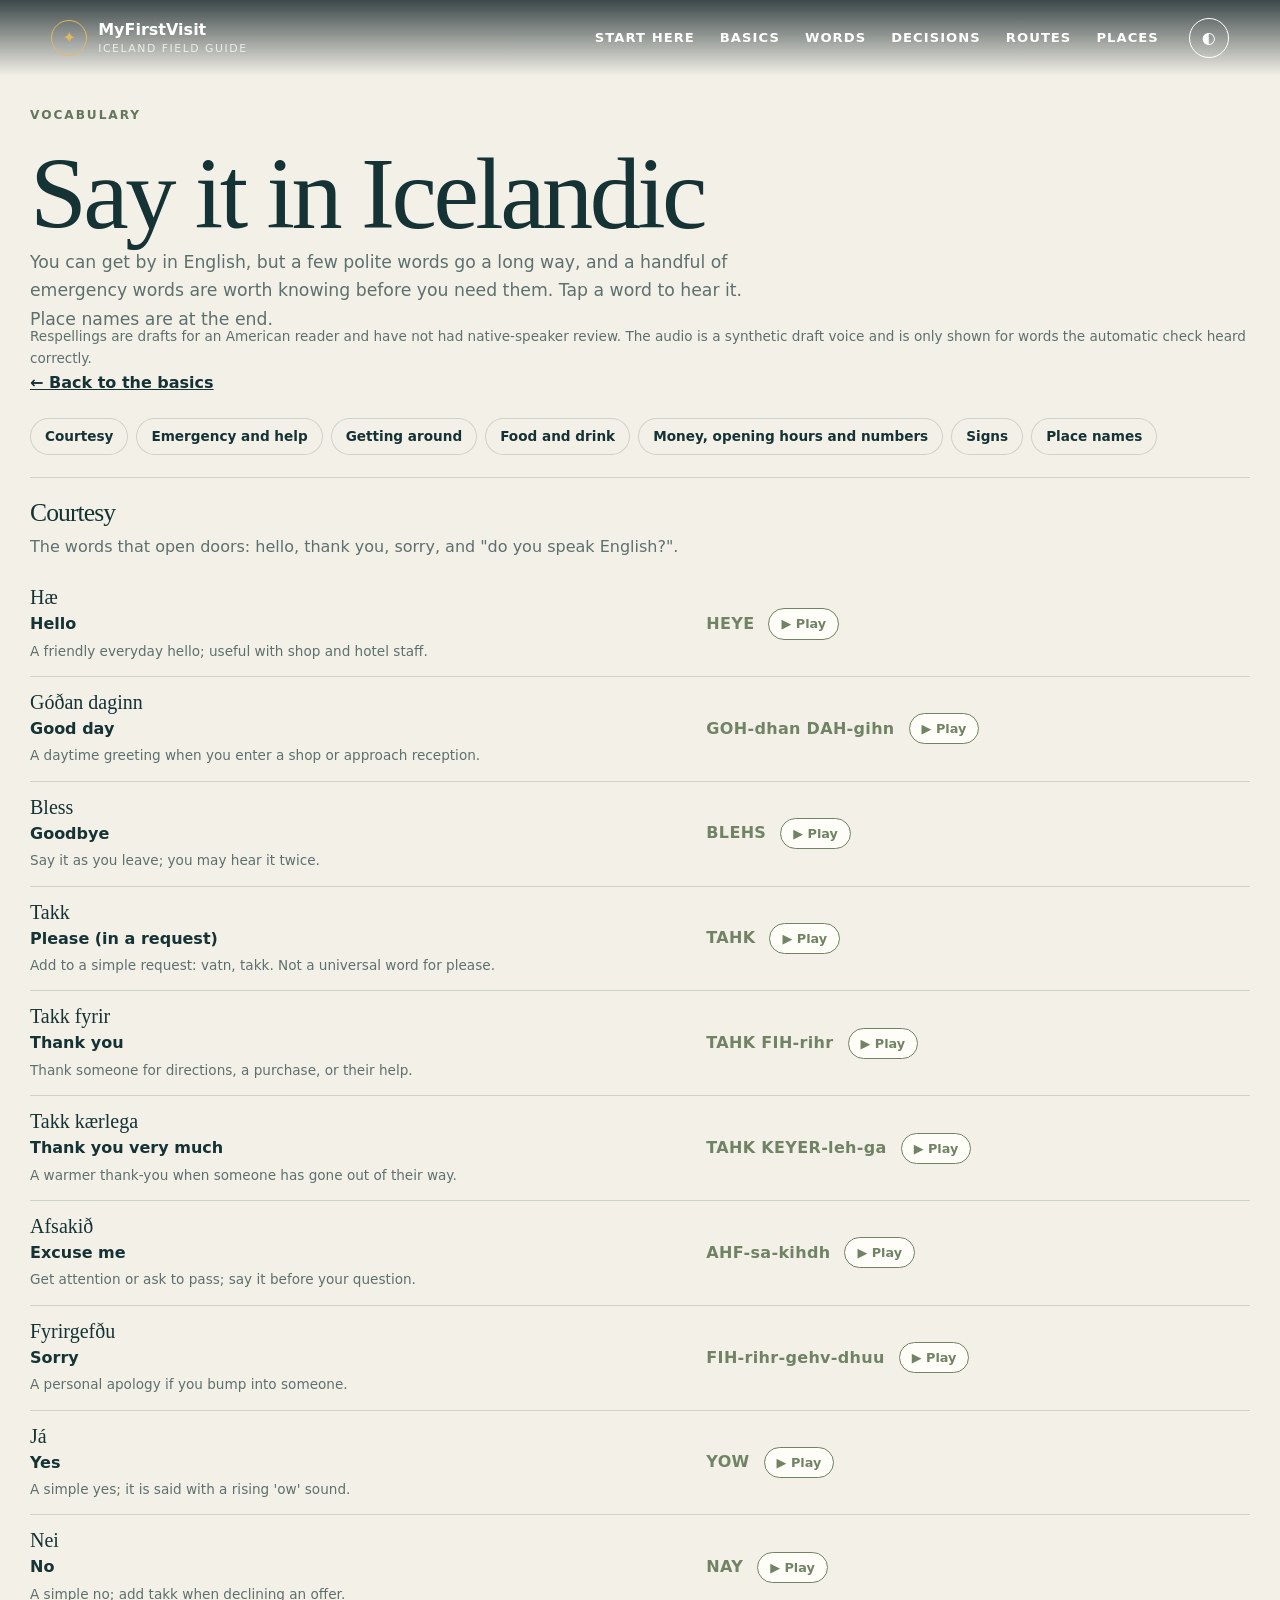
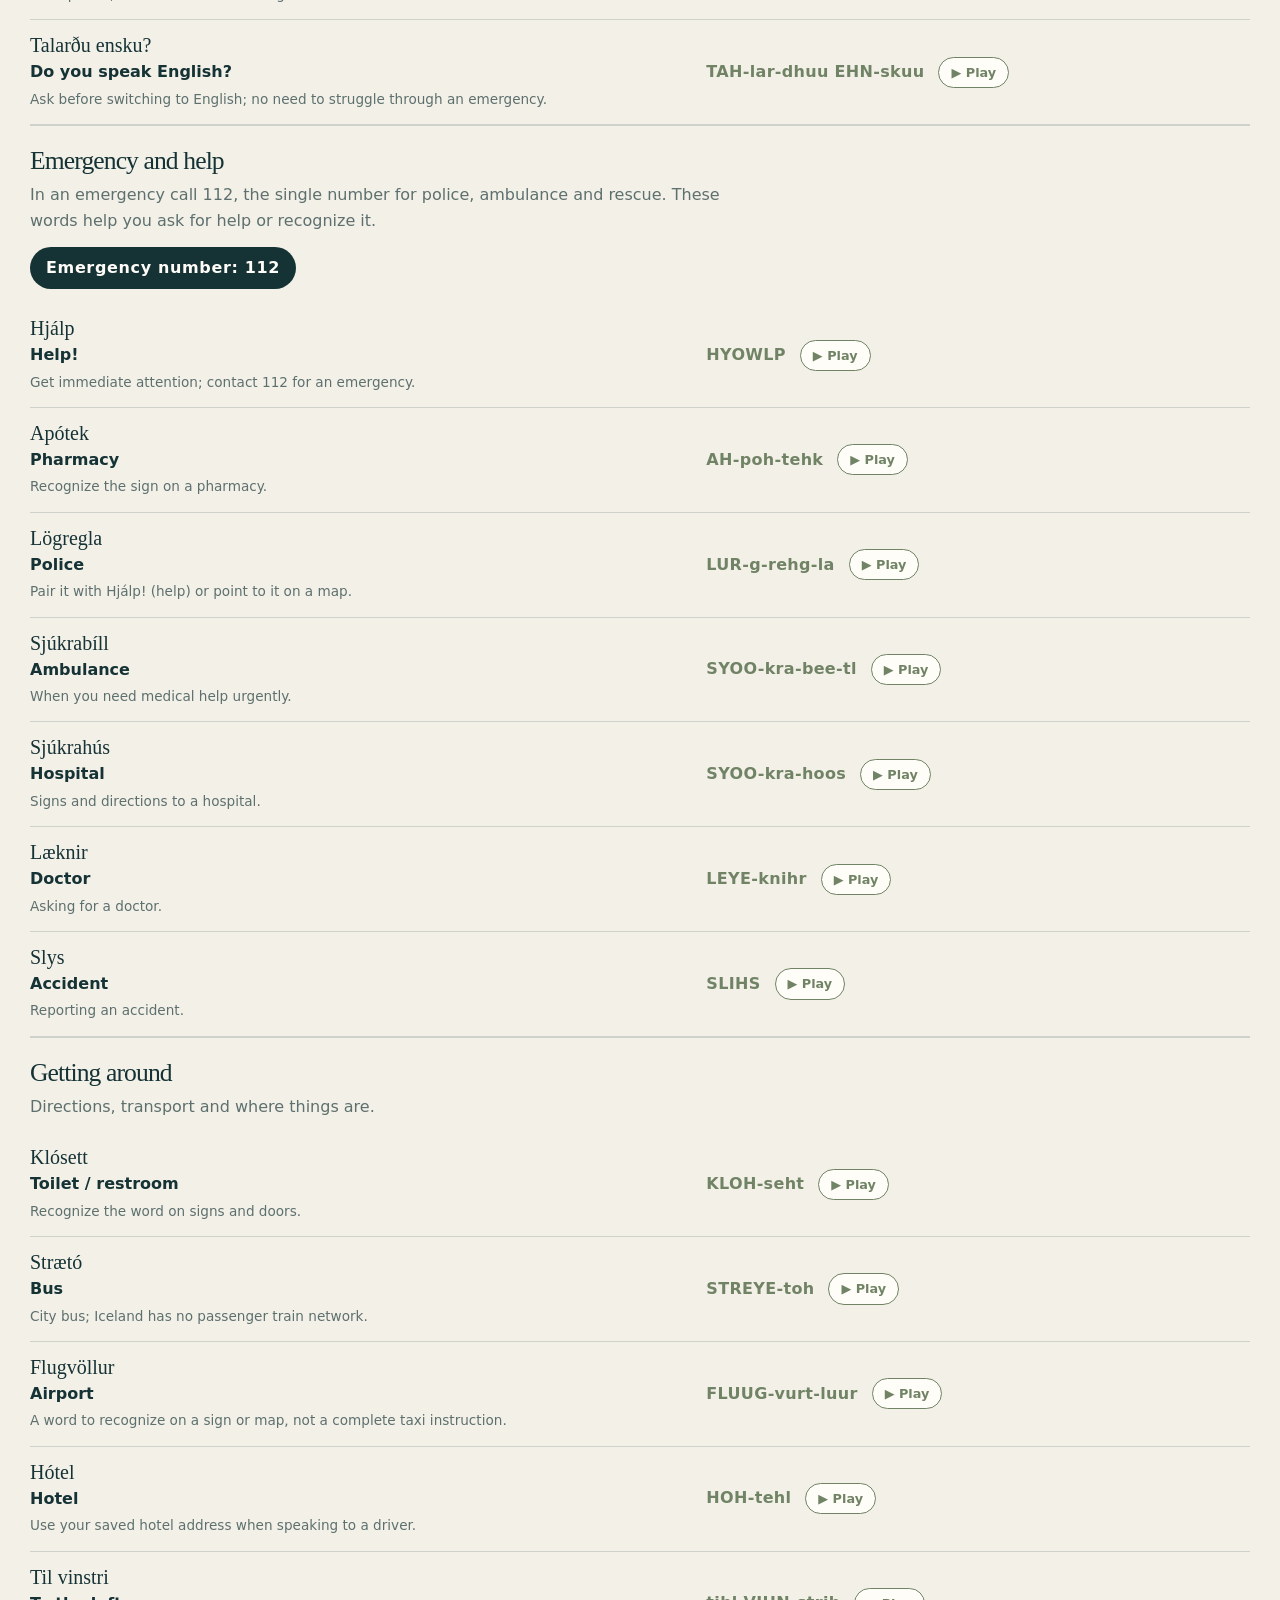
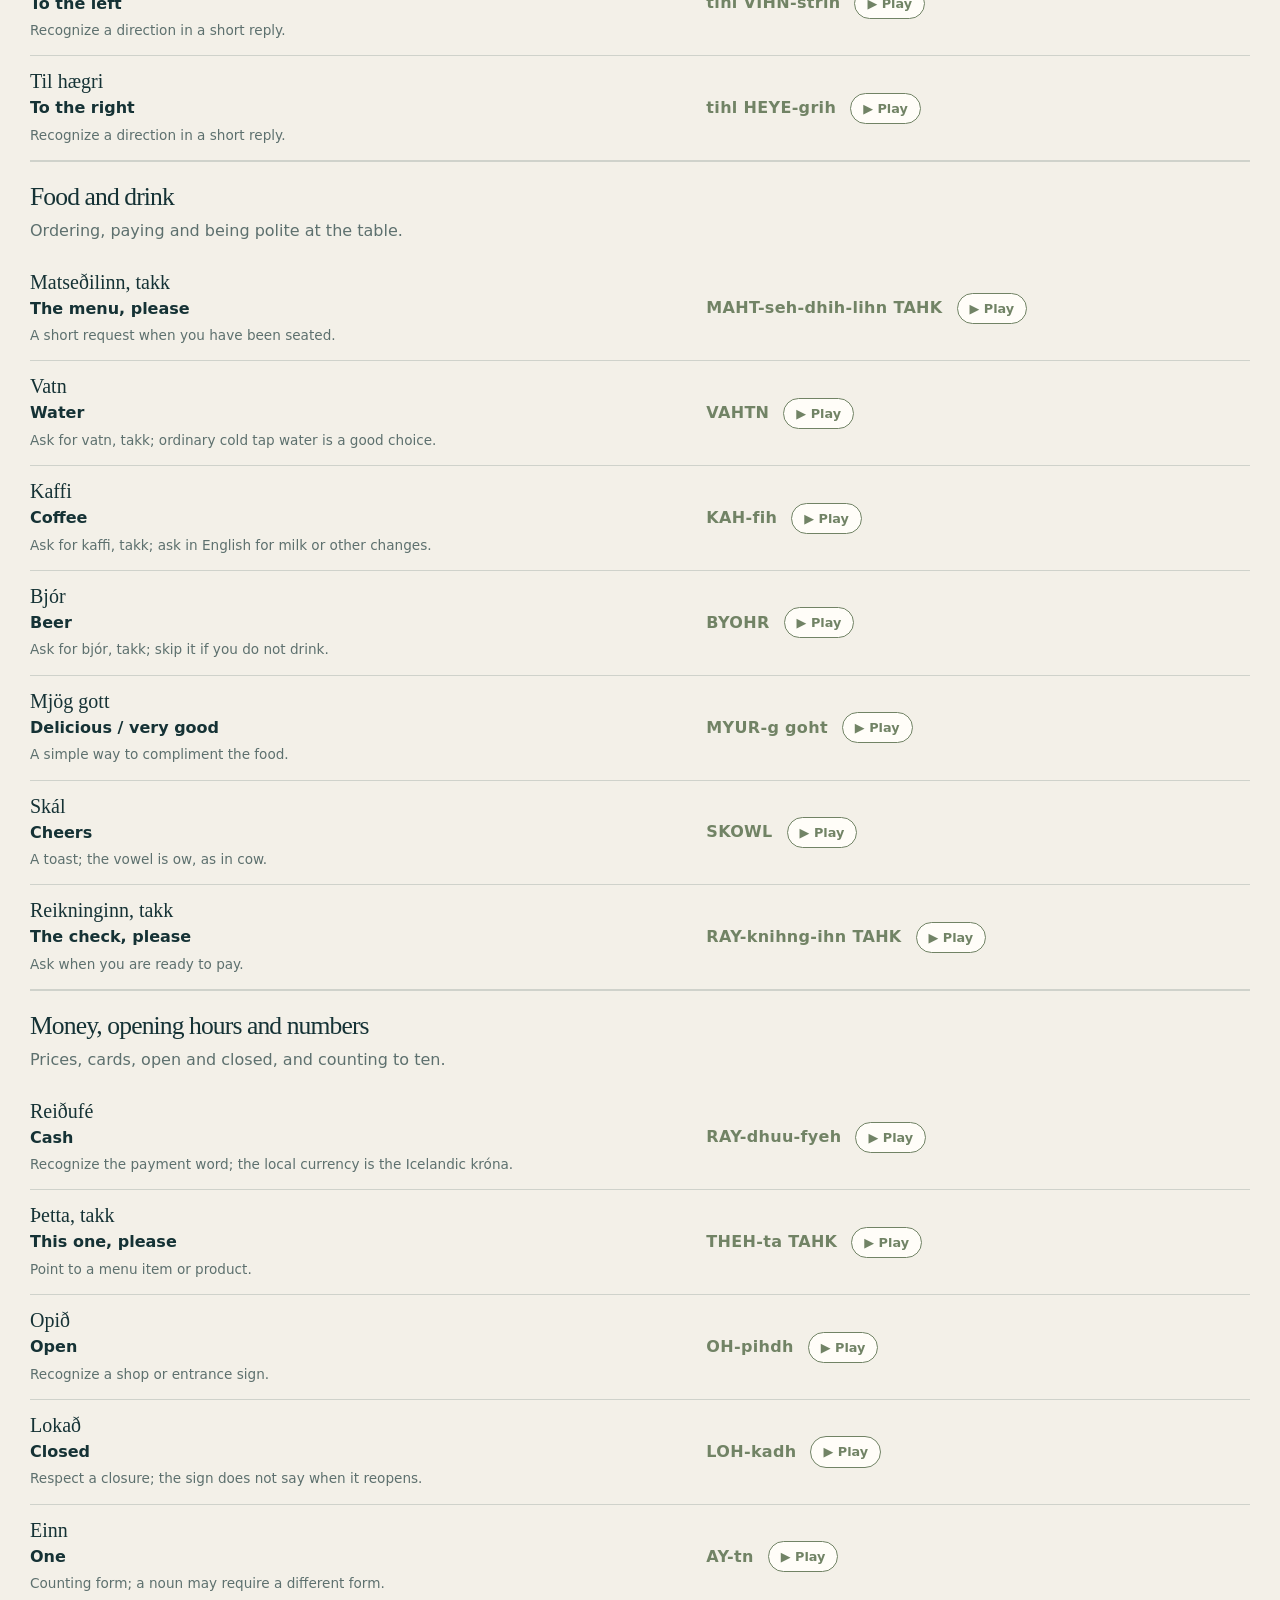
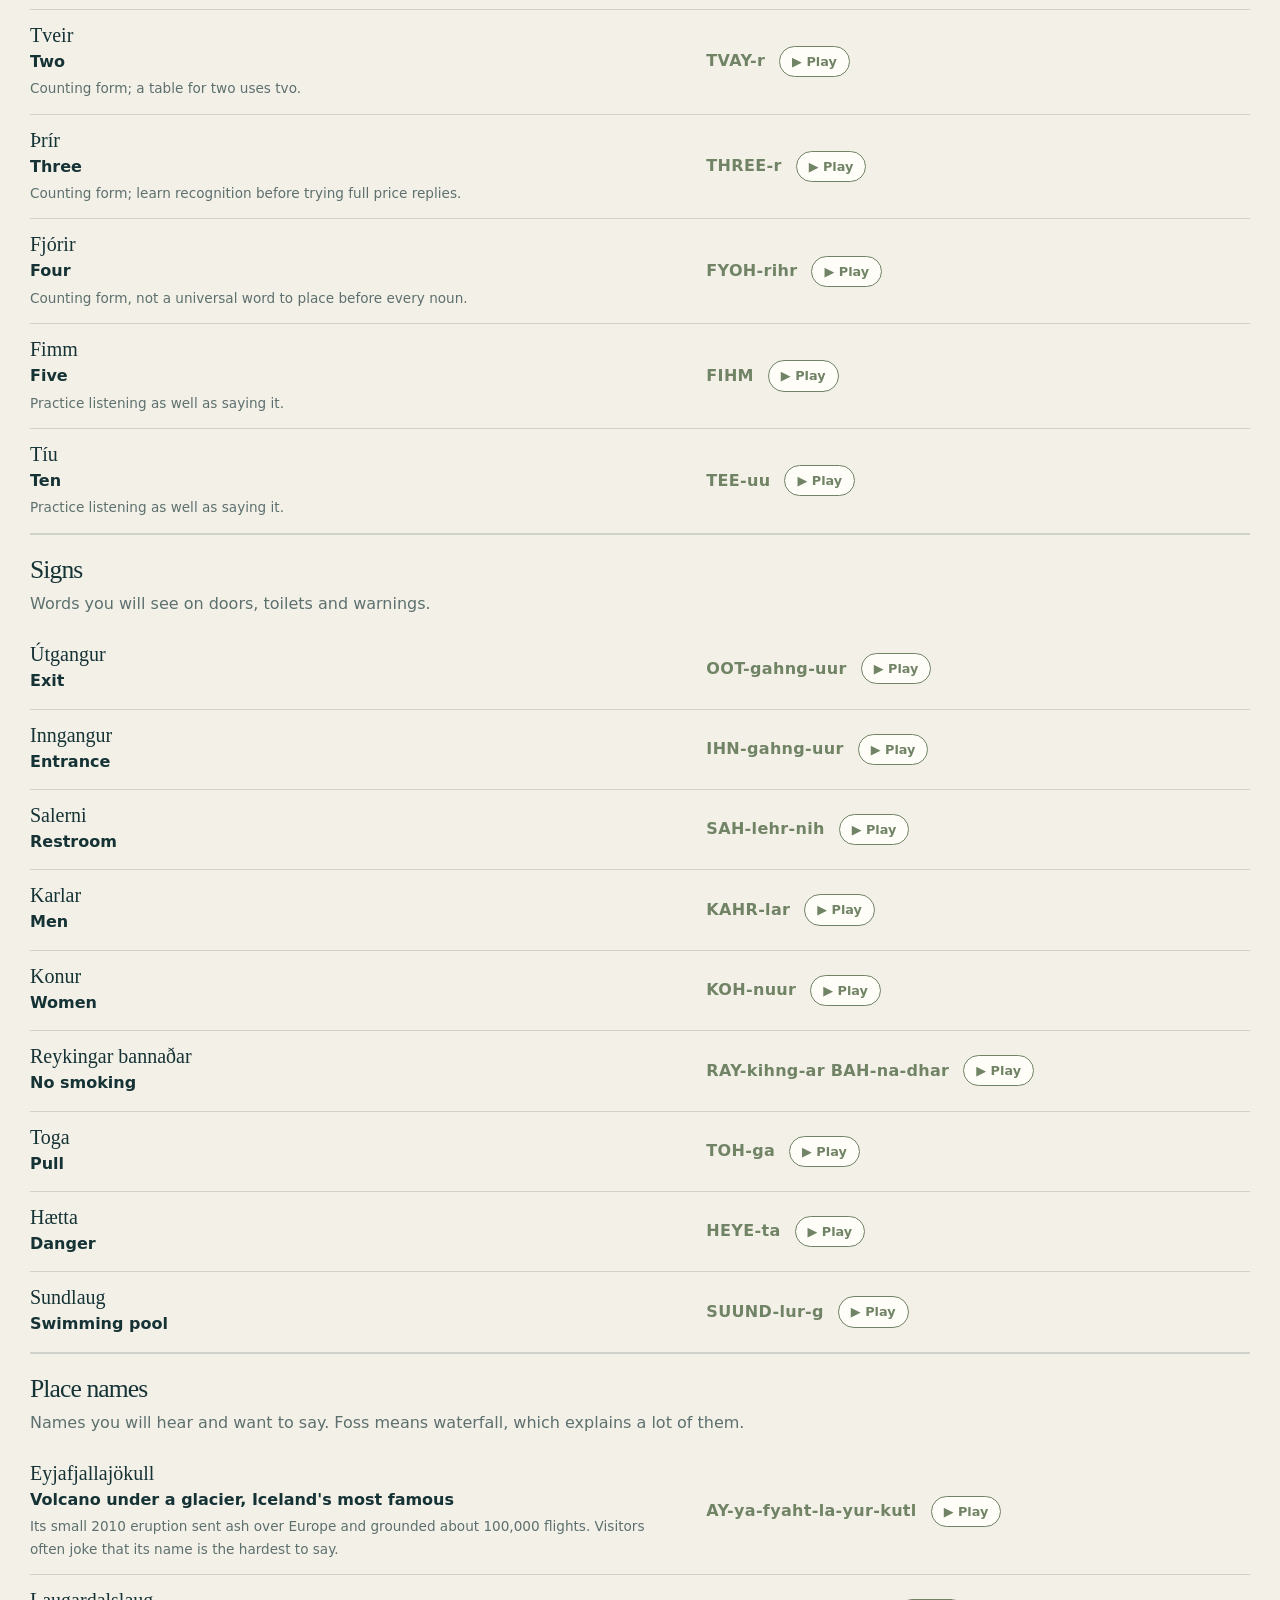
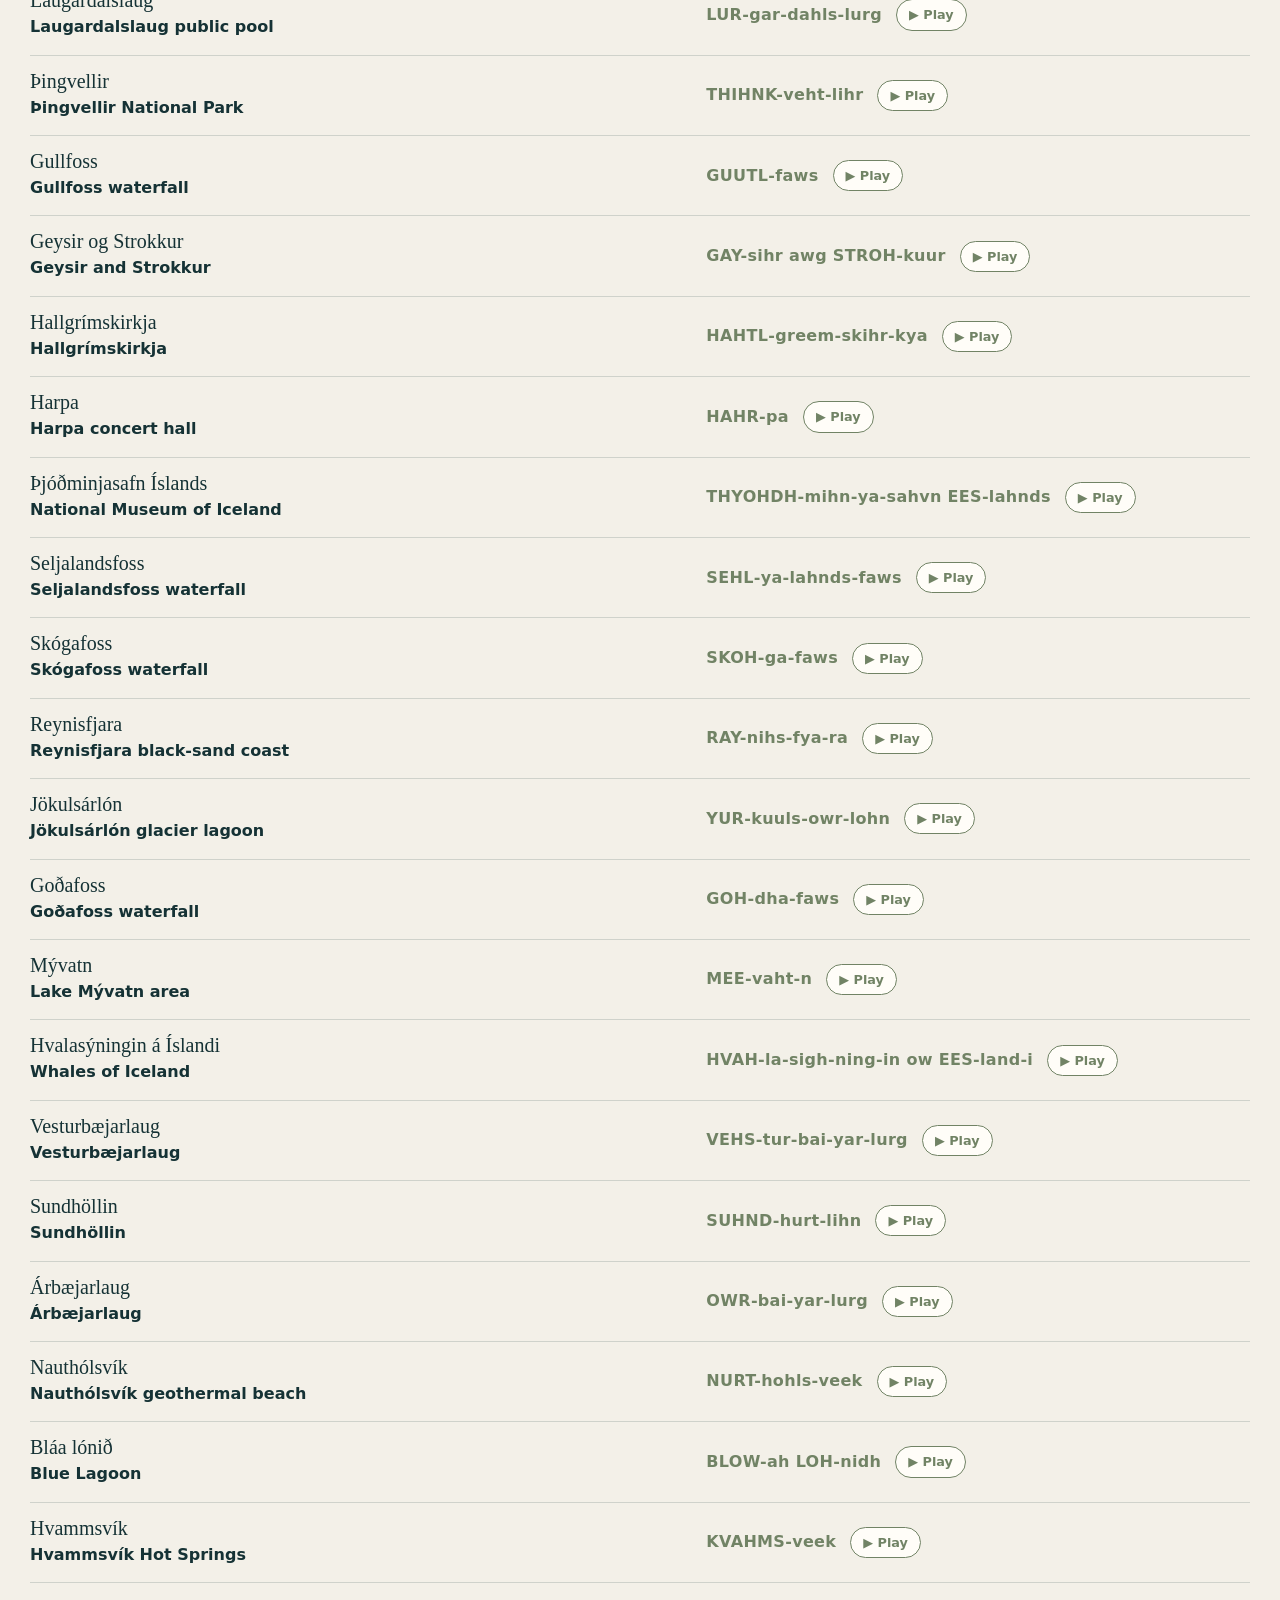
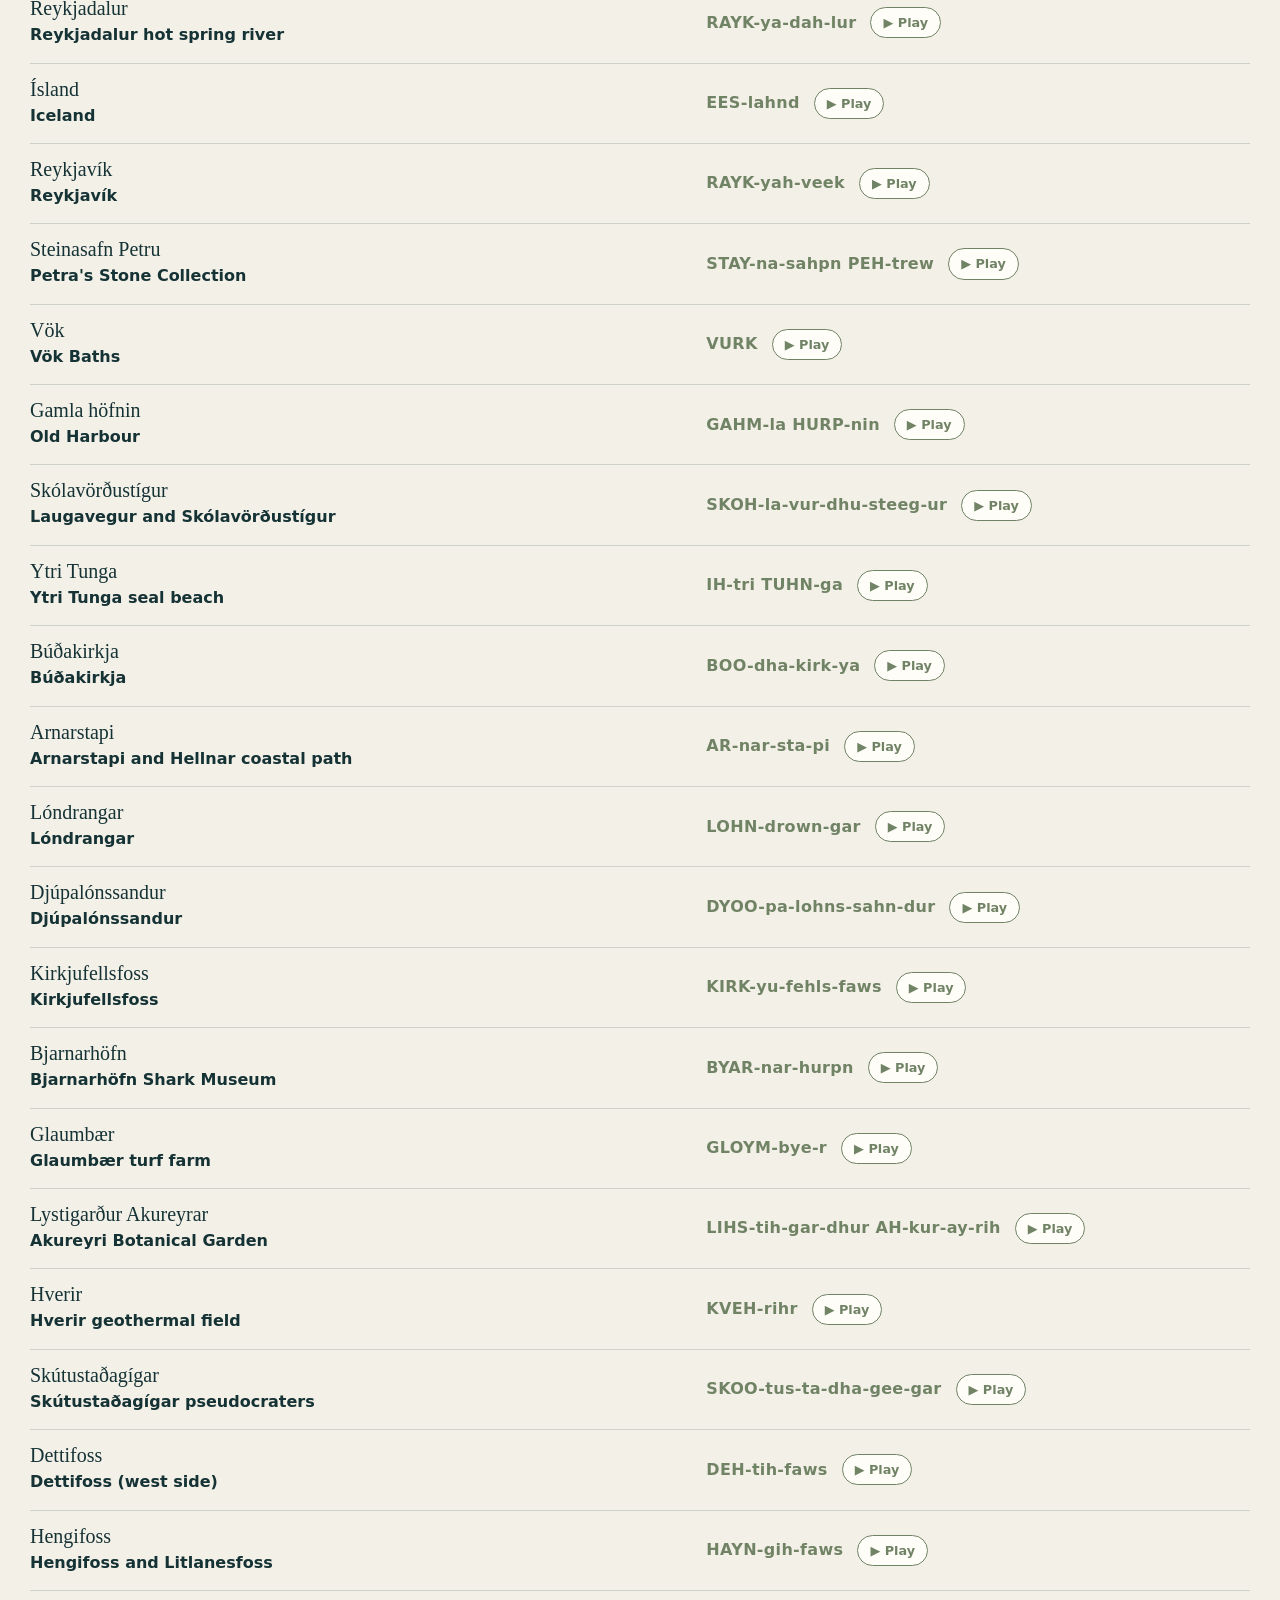
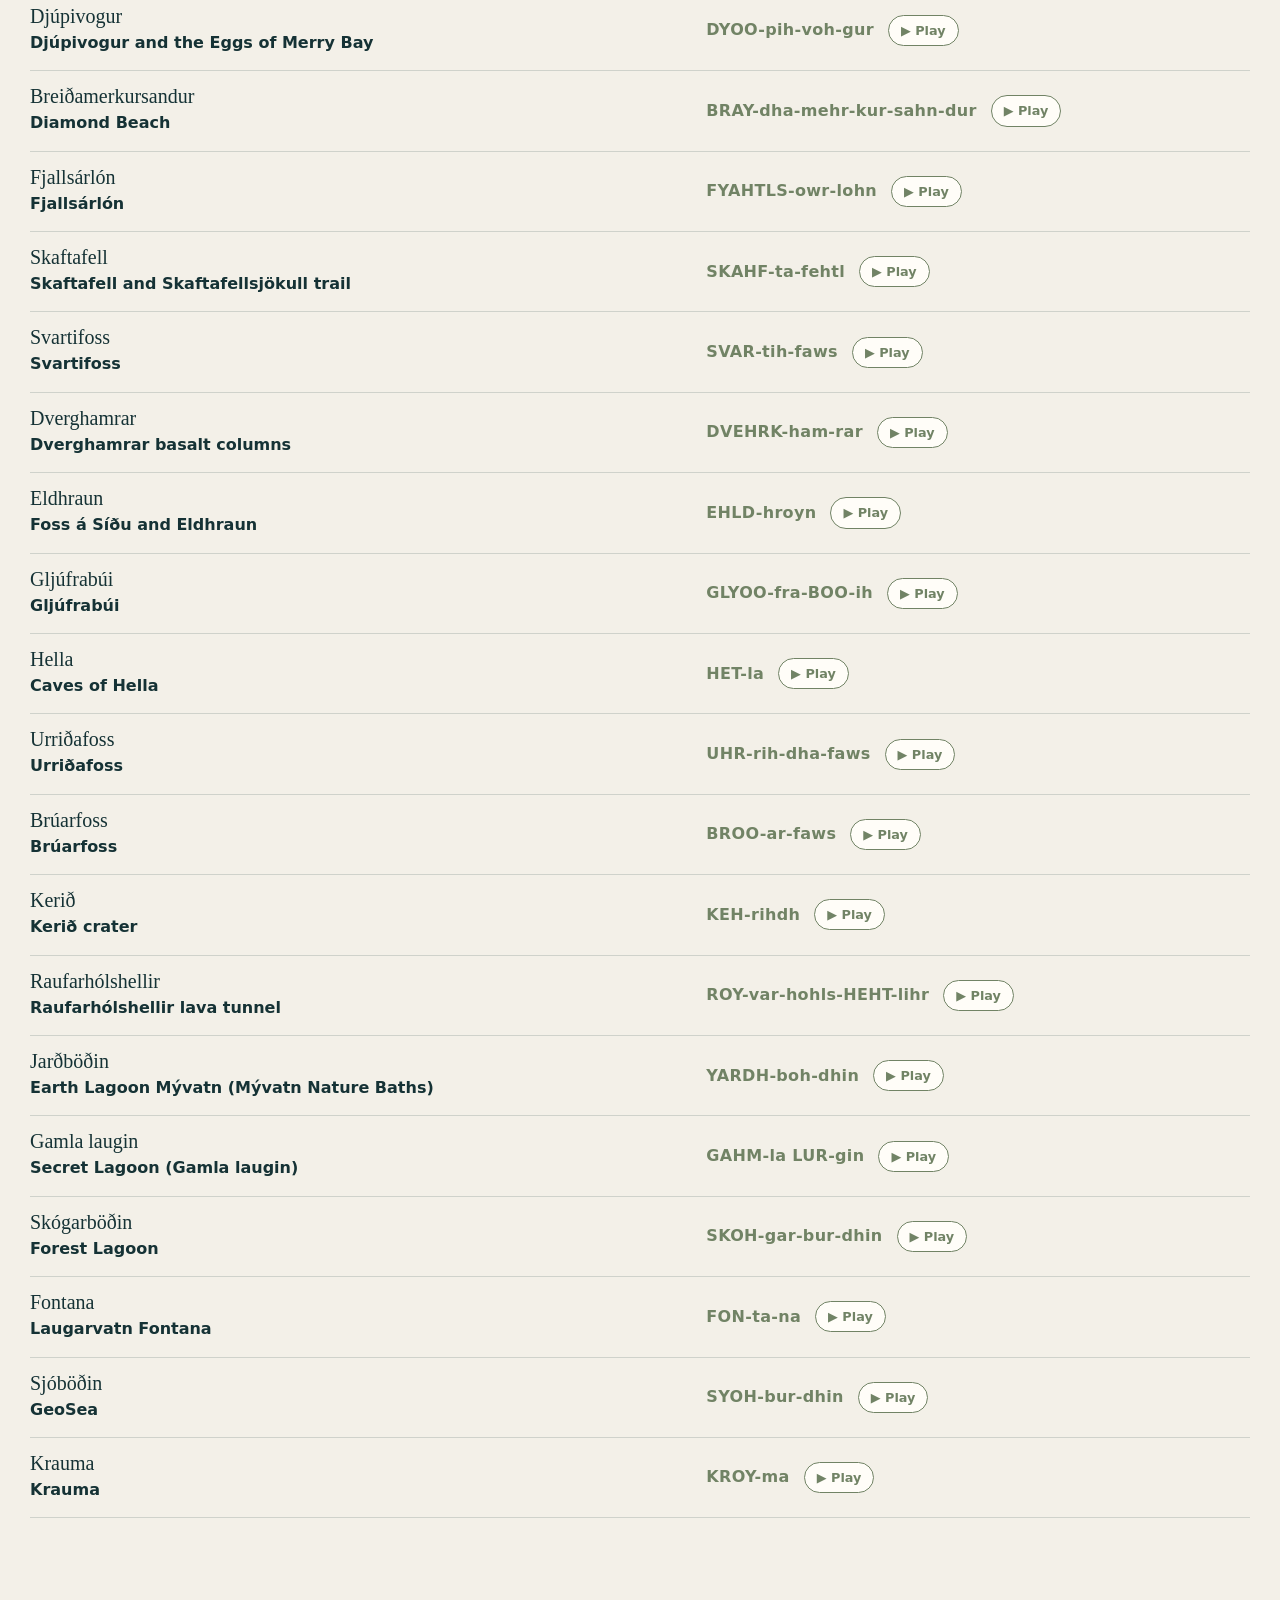
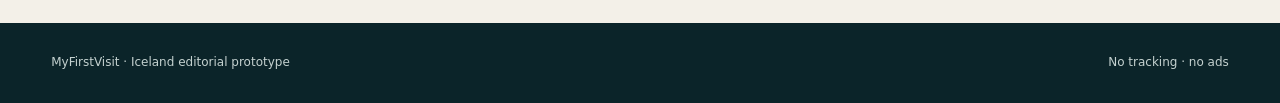
==== local-site/words.html @ 4336b8ca "Show "average reviews" and a "Ranked #N of 61" label on place cards and pages Co-Authored-By: Claude" ====
<!doctype html>
<html lang="en">
<head>
  <meta charset="utf-8">
  <meta name="viewport" content="width=device-width, initial-scale=1">
  <meta name="theme-color" content="#102b31">
  <meta name="description" content="Simple Icelandic courtesy and emergency words with pronunciation.">
  <title>Say it in Icelandic · MyFirstVisit</title>
  <link rel="stylesheet" href="styles.css?v=cd94e7f9">
</head>
<body>
  <a class="skip-link" href="#content">Skip to content</a>
  <header class="site-header">
    <a class="brand" href="index.html#start" aria-label="MyFirstVisit, Iceland home">
      <span class="brand-mark" aria-hidden="true">✦</span>
      <span><strong>MyFirstVisit</strong><small>Iceland field guide</small></span>
    </a>
    <button class="menu-button" type="button" aria-expanded="false" aria-controls="primary-nav">Menu</button>
    <nav id="primary-nav" aria-label="Primary navigation">
      <a href="index.html#start">Start here</a>
      <a href="index.html#basics">Basics</a>
      <a href="words.html" aria-current="page">Words</a>
      <a href="index.html#decisions">Decisions</a>
      <a href="index.html#routes">Routes</a>
      <a href="index.html#places">Places</a>
    </nav>
    <button class="theme-button" type="button" aria-label="Switch color theme" title="Switch color theme">◐</button>
  </header>

  <main id="content">
    <section class="words section-shell" id="words" aria-labelledby="words-title">
      <div class="words-head">
        <p class="eyebrow dark">Vocabulary</p>
        <h1 id="words-title">Say it in Icelandic</h1>
        <p id="words-intro" class="basics-intro"></p>
        <p id="words-note" class="basics-note"></p>
        <p><a class="text-button" href="index.html#basics">← Back to the basics</a></p>
      </div>
      <div class="words-jump" id="words-jump" role="navigation" aria-label="Vocabulary groups"></div>
      <div id="words-groups"></div>
    </section>
  </main>

  <footer>
    <span>MyFirstVisit · Iceland editorial prototype</span>
    <span>No tracking · no ads</span>
  </footer>

  <script src="content.js?v=98661da6"></script>
  <script src="words.js?v=b469caa6"></script>
</body>
</html>
---- local-site/styles.css ----
:root {
  --ink: #153235;
  --muted: #5d706e;
  --paper: #f3f0e8;
  --paper-2: #e7e4da;
  --white: #fffdf8;
  --deep: #102b31;
  --deep-2: #173d42;
  --moss: #718365;
  --gold: #e4b85c;
  --line: rgba(21, 50, 53, .16);
  --shadow: 0 22px 70px rgba(15, 35, 38, .13);
}

* { box-sizing: border-box; }
html { scroll-behavior: smooth; }
body { margin: 0; background: var(--paper); color: var(--ink); font: 16px/1.65 Inter, ui-sans-serif, system-ui, -apple-system, BlinkMacSystemFont, "Segoe UI", sans-serif; }
button, input { font: inherit; }
button, a { -webkit-tap-highlight-color: transparent; }
img { display: block; max-width: 100%; }
h1, h2, h3 { margin: 0; font-family: Georgia, "Times New Roman", serif; font-weight: 500; line-height: 1.05; letter-spacing: -.035em; }
h1 { max-width: 900px; font-size: clamp(3.25rem, 8vw, 7.75rem); }
h2 { font-size: clamp(2.25rem, 5vw, 4.6rem); }
h3 { font-size: 1.65rem; }
p { margin: 0; }
a { color: inherit; }

.skip-link { position: fixed; z-index: 100; top: 8px; left: 8px; padding: 10px 16px; transform: translateY(-150%); background: var(--white); }
.skip-link:focus { transform: translateY(0); }
.site-header { position: fixed; z-index: 20; inset: 0 0 auto; height: 76px; display: flex; align-items: center; gap: 30px; padding: 0 clamp(20px, 4vw, 64px); color: white; background: linear-gradient(to bottom, rgba(8, 24, 28, .78), transparent); transition: background .25s, color .25s, box-shadow .25s; }
.site-header.scrolled { color: var(--ink); background: rgba(243, 240, 232, .94); box-shadow: 0 1px 0 var(--line); backdrop-filter: blur(16px); }
.brand { display: flex; align-items: center; gap: 11px; margin-right: auto; text-decoration: none; line-height: 1.1; }
.brand-mark { display: grid; width: 36px; height: 36px; place-items: center; border: 1px solid currentColor; border-radius: 50%; color: var(--gold); }
.brand strong, .brand small { display: block; }
.brand small { margin-top: 4px; font-size: .68rem; letter-spacing: .14em; text-transform: uppercase; opacity: .75; }
nav { display: flex; gap: 25px; font-size: .82rem; font-weight: 700; letter-spacing: .08em; text-transform: uppercase; }
nav a { text-decoration: none; }
.theme-button, .menu-button { border: 0; color: inherit; background: none; cursor: pointer; }
.theme-button { width: 40px; height: 40px; border: 1px solid currentColor; border-radius: 50%; }
.menu-button { display: none; }

.hero { position: relative; min-height: min(900px, 100svh); display: grid; align-items: end; color: white; overflow: hidden; background: var(--deep); }
.hero > img, .hero-shade { position: absolute; inset: 0; width: 100%; height: 100%; object-fit: cover; }
.hero-shade { background: linear-gradient(90deg, rgba(6, 20, 25, .9) 0%, rgba(6, 20, 25, .54) 42%, rgba(6, 20, 25, .1) 75%), linear-gradient(0deg, rgba(6, 20, 25, .7), transparent 50%); }
.hero-copy { position: relative; z-index: 1; width: min(1220px, calc(100% - 44px)); margin-inline: auto; padding: 150px 0 105px; }
.hero-copy > p:not(.eyebrow) { max-width: 680px; margin-top: 28px; font-size: clamp(1.15rem, 2vw, 1.5rem); }
.eyebrow { margin-bottom: 15px; font-size: .76rem; font-weight: 800; letter-spacing: .16em; text-transform: uppercase; color: #e9ce91; }
.eyebrow.dark { color: #64765b; }
.hero-actions { display: flex; flex-wrap: wrap; gap: 12px; margin-top: 34px; }
.primary, .secondary { display: inline-flex; align-items: center; justify-content: center; min-height: 50px; padding: 0 22px; border: 1px solid transparent; border-radius: 999px; cursor: pointer; text-decoration: none; font-weight: 750; }
.primary { color: var(--deep); background: var(--gold); }
.secondary { color: white; border-color: rgba(255,255,255,.65); background: rgba(255,255,255,.08); }
.secondary.light { color: white; }
.photo-credit { position: absolute; z-index: 2; right: 18px; bottom: 12px; color: rgba(255,255,255,.7); font-size: .68rem; }

.section-shell { width: min(1220px, calc(100% - 44px)); margin-inline: auto; padding: 105px 0; }
.orientation { display: grid; grid-template-columns: 1.25fr .75fr; gap: 40px 80px; align-items: end; }
.intro-copy { display: grid; gap: 18px; color: var(--muted); font-size: 1.08rem; }
.quick-facts { grid-column: 1 / -1; display: grid; grid-template-columns: repeat(3, 1fr); border-block: 1px solid var(--line); }
.quick-facts span { padding: 23px 4px; color: var(--muted); }
.quick-facts span + span { padding-left: 28px; border-left: 1px solid var(--line); }
.quick-facts strong { margin-right: 8px; color: var(--ink); font: 500 1.7rem Georgia, serif; }

.feature { display: grid; grid-template-columns: 1.05fr .95fr; width: min(1380px, calc(100% - 44px)); padding-top: 30px; align-items: center; }
.feature-image { position: relative; min-height: 600px; }
.feature-image img { width: 100%; height: 100%; min-height: 600px; object-fit: cover; border-radius: 4px; }
.feature-copy { padding: clamp(35px, 7vw, 96px); background: var(--white); box-shadow: var(--shadow); }
.feature-copy > p:not(.eyebrow) { margin: 24px 0; color: var(--muted); font-size: 1.1rem; }
.tick-list { display: grid; gap: 12px; padding: 0; list-style: none; }
.tick-list li { position: relative; padding-left: 28px; }
.tick-list li::before { content: "↳"; position: absolute; left: 0; color: var(--moss); font-weight: bold; }
.text-button { padding: 0; border: 0; color: var(--ink); background: none; cursor: pointer; font-weight: 800; text-align: left; }

.section-heading { display: flex; align-items: end; justify-content: space-between; gap: 35px; margin-bottom: 45px; }
.section-heading h2 { max-width: 780px; }
.section-heading > p { max-width: 360px; color: var(--muted); }
.filter-row { display: flex; flex-wrap: wrap; justify-content: flex-end; gap: 7px; }
.filter { padding: 9px 14px; border: 1px solid var(--line); border-radius: 99px; color: var(--ink); background: transparent; cursor: pointer; }
.filter.active { color: white; border-color: var(--deep); background: var(--deep); }
.card-grid { display: grid; grid-template-columns: repeat(2, 1fr); border-top: 1px solid var(--line); }
.guide-card { min-height: 285px; display: flex; flex-direction: column; padding: 34px 34px 34px 0; border-bottom: 1px solid var(--line); background: transparent; }
.guide-card:nth-child(even) { padding-left: 34px; border-left: 1px solid var(--line); }
.guide-card .meta { display: flex; gap: 8px; color: var(--moss); font-size: .72rem; font-weight: 800; letter-spacing: .08em; text-transform: uppercase; }
.guide-card h3 { margin: 24px 0 14px; }
.guide-card p { max-width: 580px; color: var(--muted); }
.guide-card button { margin-top: 24px; }
.guide-card .card-image { width: 100%; height: 210px; margin-bottom: 22px; object-fit: cover; border-radius: 14px; box-shadow: 0 12px 32px rgba(15, 35, 38, .10); }


.route-list { border-top: 1px solid var(--line); }
.route-row { display: grid; grid-template-columns: 55px 1.2fr .8fr 34px; gap: 22px; align-items: center; width: 100%; padding: 25px 0; border: 0; border-bottom: 1px solid var(--line); color: var(--ink); background: transparent; cursor: pointer; text-align: left; }
.route-row .number { color: var(--moss); font-family: Georgia, serif; }
.route-row strong { font: 500 clamp(1.3rem, 2.3vw, 2.1rem) Georgia, serif; }
.route-row span:nth-child(3) { color: var(--muted); }
.route-row .arrow { font-size: 1.5rem; }
.landscape-break { width: min(1480px, calc(100% - 44px)); margin: 0 auto; }
.landscape-break img { width: 100%; max-height: 780px; object-fit: cover; }
.landscape-break figcaption { display: flex; gap: 12px; justify-content: space-between; padding: 15px 0; color: var(--muted); font-size: .85rem; }

.search-label { display: grid; gap: 7px; color: var(--muted); font-size: .74rem; font-weight: 800; letter-spacing: .09em; text-transform: uppercase; }
.search-label input { width: min(330px, 70vw); padding: 12px 0; border: 0; border-bottom: 1px solid var(--ink); outline: none; color: var(--ink); background: transparent; }
.place-grid { display: grid; grid-template-columns: repeat(3, 1fr); gap: 1px; background: var(--line); border: 1px solid var(--line); }
.place-card { min-height: 240px; padding: 25px; background: var(--paper); }
.place-card { cursor: pointer; transition: background .2s, transform .2s; }
.place-card:hover, .place-card:focus-visible { background: var(--white); transform: translateY(-2px); outline: 2px solid var(--moss); outline-offset: -2px; }
.place-card .region { color: var(--moss); font-size: .7rem; font-weight: 800; letter-spacing: .12em; text-transform: uppercase; }
.place-card h3 { margin: 22px 0 12px; }
.place-card p { color: var(--muted); }
.place-card .time { display: block; margin-top: 22px; color: var(--ink); font-weight: 750; }
.draft-note { margin-bottom: 90px; padding-inline: clamp(28px, 6vw, 80px); color: white; background: var(--deep); }
.draft-note h2 { max-width: 850px; }
.draft-note > p:last-child { max-width: 780px; margin-top: 28px; color: #c7d3d0; }

dialog { width: min(900px, 100%); height: 100%; max-height: none; margin: 0 0 0 auto; padding: 0; border: 0; color: var(--ink); background: var(--white); box-shadow: -25px 0 80px rgba(5,20,23,.25); }
dialog::backdrop { background: rgba(7, 23, 27, .66); backdrop-filter: blur(4px); }
.reader-bar { position: sticky; z-index: 2; top: 0; display: flex; justify-content: space-between; align-items: center; min-height: 68px; padding: 0 clamp(22px, 5vw, 55px); border-bottom: 1px solid var(--line); background: rgba(255,253,248,.95); backdrop-filter: blur(12px); }
.reader-brand { font-size: .74rem; font-weight: 800; letter-spacing: .12em; text-transform: uppercase; }
.reader-close { border: 0; background: none; cursor: pointer; font-weight: 800; }
#reader-article { max-width: 760px; margin: auto; padding: 65px clamp(24px, 7vw, 80px) 120px; }
#reader-article .article-meta { margin-bottom: 20px; color: var(--moss); font-size: .75rem; font-weight: 800; letter-spacing: .1em; text-transform: uppercase; }
#reader-article h1 { font-size: clamp(2.7rem, 7vw, 5.4rem); }
#reader-article h2 { margin: 60px 0 20px; font-size: clamp(1.8rem, 4vw, 3rem); }
#reader-article p { margin-top: 20px; }
#reader-article .hook { font: 500 1.35rem/1.45 Georgia, serif; color: var(--muted); }
#reader-article ul { display: grid; gap: 11px; padding-left: 22px; }
#reader-article .callout { margin: 34px 0; padding: 24px; border-left: 4px solid var(--gold); background: var(--paper); }
#reader-article .story { margin: 18px 0; padding: 20px 24px; border-left: 1px solid var(--moss); color: var(--muted); font-family: Georgia, serif; font-size: 1.1rem; }
#reader-article .practice-link { display: grid; gap: 5px; margin-top: 24px; padding: 20px 22px; border: 1px dashed var(--moss); border-radius: 12px; background: var(--paper); }
#reader-article .practice-link strong { color: var(--ink); }
#reader-article .practice-link > span { color: var(--muted); font-size: .85rem; }
#reader-article .option-grid { display: grid; gap: 12px; margin-top: 25px; }
#reader-article .option { padding: 20px; border: 1px solid var(--line); }
#reader-article .place-photo-placeholder { display: grid; min-height: 250px; place-items: center; align-content: center; gap: 8px; margin-bottom: 32px; border: 1px dashed var(--moss); border-radius: 14px; color: var(--moss); background: linear-gradient(135deg, var(--paper), var(--paper-2)); text-align: center; }
#reader-article .place-photo-placeholder span { font: 500 2rem Georgia, serif; }
#reader-article .place-photo-placeholder small { color: var(--muted); }
#reader-article .place-photo { margin: 0 0 32px; }
#reader-article .place-photo img { width: 100%; max-height: 420px; object-fit: cover; border-radius: 14px; }
#reader-article .place-photo figcaption { margin-top: 8px; color: var(--muted); font-size: .75rem; }
#reader-article .name-toolkit { display: grid; gap: 16px; margin: 28px 0; padding: 22px; border: 1px solid var(--line); border-radius: 14px; background: var(--paper); }
#reader-article .name-toolkit > div { display: grid; gap: 3px; }
#reader-article .name-label { color: var(--moss); font-size: .7rem; font-weight: 800; letter-spacing: .1em; text-transform: uppercase; }
#reader-article .audio-placeholder { width: fit-content; padding: 10px 14px; border: 1px solid var(--line); border-radius: 999px; color: var(--muted); background: var(--white); font-weight: 750; }
#reader-article .audio-placeholder span { font-size: .75rem; font-weight: 500; }
#reader-article .place-description { font-size: 1.15rem; }
#reader-article .place-time { color: var(--muted); }
#reader-article a { text-decoration-thickness: 1px; text-underline-offset: 3px; }
footer { display: flex; justify-content: space-between; gap: 20px; padding: 30px clamp(22px, 4vw, 64px); color: #c4d1cf; background: #0b2429; font-size: .75rem; }

body.night { --ink: #e8efed; --muted: #a9bab7; --paper: #10272b; --paper-2: #173337; --white: #153035; --deep: #071c20; --deep-2: #102b31; --line: rgba(232,239,237,.16); --shadow: 0 22px 70px rgba(0,0,0,.3); }
body.night .eyebrow.dark, body.night .guide-card .meta, body.night .place-card .region { color: #b8c991; }
body.night .reader-bar { background: rgba(21,48,53,.95); }

@media (max-width: 850px) {
  .site-header { height: 66px; }
  .menu-button { display: block; }
  nav { position: absolute; inset: 66px 14px auto; display: none; padding: 22px; flex-direction: column; color: var(--ink); background: var(--white); box-shadow: var(--shadow); }
  nav.open { display: flex; }
  .orientation, .feature { grid-template-columns: 1fr; }
  .feature-copy { margin: -40px 18px 0; z-index: 2; }
  .card-grid, .place-grid { grid-template-columns: repeat(2, 1fr); }
  .section-heading { align-items: start; flex-direction: column; }
  .filter-row { justify-content: flex-start; }
  .route-row { grid-template-columns: 36px 1fr 26px; }
  .route-row span:nth-child(3) { grid-column: 2; }
}

@media (max-width: 560px) {
  h1 { font-size: 3.2rem; }
  .hero { min-height: 820px; }
  .hero-shade { background: linear-gradient(0deg, rgba(6,20,25,.9), rgba(6,20,25,.25)); }
  .hero-copy { padding-bottom: 75px; }
  .section-shell { padding: 75px 0; }
  .quick-facts { grid-template-columns: 1fr; }
  .quick-facts span + span { padding-left: 4px; border-left: 0; border-top: 1px solid var(--line); }
  .feature-image, .feature-image img { min-height: 420px; }
  .card-grid, .place-grid { grid-template-columns: 1fr; }
  .guide-card, .guide-card:nth-child(even) { min-height: 0; padding: 28px 0; border-left: 0; }
    .landscape-break figcaption, footer { flex-direction: column; }
  dialog { width: 100%; }
}

@media (prefers-reduced-motion: reduce) {
  html { scroll-behavior: auto; }
  *, *::before, *::after { transition-duration: .001ms !important; }
}
.place-card-image { display: block; width: 100%; height: auto; aspect-ratio: 3 / 2; object-fit: contain; object-position: center; background: #e9e7df; border-radius: 12px; margin-bottom: 14px; }
.place-rank { color: var(--accent-strong); font-size: .9rem; }
.photo-carousel { display: grid; grid-template-columns: auto 1fr auto; align-items: center; gap: 8px; }
.carousel-track { min-width: 0; }
.carousel-image { display: none; width: 100%; height: auto; max-height: 420px; object-fit: contain; border-radius: 14px; }
.carousel-image.active { display: block; }
.carousel-arrow { border: 1px solid var(--line); background: var(--surface); color: var(--ink); border-radius: 50%; width: 34px; height: 34px; font-size: 1.5rem; line-height: 1; cursor: pointer; }

#reader-article .place-entry .where { color: var(--muted); font-size: .85rem; margin: 4px 0 8px; }
#reader-article .say-it { display: flex; flex-wrap: wrap; align-items: center; gap: 4px 12px; margin: 6px 0 2px; }
#reader-article .say-it .local-name { font-weight: 700; }
#reader-article .say-it .respelling { color: var(--moss); font-size: .9rem; letter-spacing: .02em; }
#reader-article .say-it .audio-placeholder { padding: 2px 10px; font-size: .75rem; }
#reader-article .route-day .where { color: var(--muted); font-size: .85rem; margin: 4px 0 8px; }
#reader-article .audio-controls { display: inline-flex; flex-wrap: wrap; align-items: center; gap: 6px 8px; }
#reader-article .audio-play { padding: 4px 12px; border: 1px solid var(--moss); border-radius: 999px; color: var(--moss); background: var(--white); font: inherit; font-size: .8rem; font-weight: 700; cursor: pointer; }
#reader-article .audio-play:hover, #reader-article .audio-play:focus-visible { background: var(--moss); color: var(--white); }
#reader-article .audio-note { color: var(--muted); font-size: .7rem; }

/* Basics section */
.basics { display: grid; gap: 28px; }
.basics-head h2 { margin: 6px 0 12px; }
.basics-intro { max-width: 720px; color: var(--muted); font-size: 1.08rem; }
.basics-names { display: grid; grid-template-columns: repeat(2, 1fr); gap: 20px; }
.name-card { display: grid; gap: 8px; padding: 26px; border: 1px solid var(--line); border-radius: 14px; background: var(--paper); }
.name-card p { margin: 0; }
.name-english { color: var(--moss); font-size: .72rem; font-weight: 800; letter-spacing: .12em; text-transform: uppercase; }
.name-local { font: 500 2.4rem/1.1 Georgia, serif; color: var(--ink); }
.name-say { display: grid; gap: 2px; margin-top: 4px; }
.name-label { color: var(--moss); font-size: .7rem; font-weight: 800; letter-spacing: .1em; text-transform: uppercase; }
.name-say strong { font-size: 1.25rem; }
.name-audio { margin: 4px 0; }
.name-meaning { font-weight: 700; }
.name-card p:last-child { color: var(--muted); }
.basics-note { margin: -8px 0 0; color: var(--muted); font-size: .85rem; }
.basics-sub { margin: 18px 0 -6px; font: 500 1.5rem Georgia, serif; }
.basics-numbers { display: grid; grid-template-columns: repeat(3, 1fr); border-top: 1px solid var(--line); border-left: 1px solid var(--line); }
.number-tile { display: grid; gap: 4px; align-content: start; padding: 22px; border-right: 1px solid var(--line); border-bottom: 1px solid var(--line); }
.number-tile strong { font: 500 1.6rem/1.2 Georgia, serif; }
.number-tile p { margin: 0; color: var(--muted); font-size: .92rem; }
.basics .audio-controls { display: inline-flex; flex-wrap: wrap; align-items: center; gap: 6px 8px; }
.basics .audio-play { padding: 5px 14px; border: 1px solid var(--moss); border-radius: 999px; color: var(--moss); background: var(--white); font: inherit; font-size: .85rem; font-weight: 700; cursor: pointer; }
.basics .audio-play:hover, .basics .audio-play:focus-visible { background: var(--moss); color: var(--white); }
.basics .audio-note { color: var(--muted); font-size: .72rem; }
@media (max-width: 760px) { .basics-names { grid-template-columns: 1fr; } .basics-numbers { grid-template-columns: 1fr; } }

/* Words (vocabulary) section */
.words { display: grid; gap: 22px; }
.words-head h2 { margin: 6px 0 12px; }
.words-jump { display: flex; flex-wrap: wrap; gap: 8px; }
.words-jump a { padding: 6px 14px; border: 1px solid var(--line); border-radius: 999px; color: var(--ink); font-size: .85rem; font-weight: 700; text-decoration: none; background: var(--paper); }
.words-jump a:hover, .words-jump a:focus-visible { border-color: var(--moss); color: var(--moss); }
.word-group { padding-top: 20px; border-top: 1px solid var(--line); scroll-margin-top: 90px; }
.word-group h3 { margin: 0 0 6px; font: 500 1.6rem Georgia, serif; }
.word-group-intro { margin: 0 0 12px; color: var(--muted); max-width: 720px; }
.word-callout { display: inline-block; margin: 0 0 14px; padding: 8px 16px; border-radius: 999px; background: var(--ink); color: var(--white); font-weight: 800; letter-spacing: .04em; }
.word-list { list-style: none; margin: 0; padding: 0; display: grid; gap: 0; }
.word-row { display: grid; grid-template-columns: 1.2fr 1fr; gap: 10px 24px; align-items: center; padding: 14px 0; border-bottom: 1px solid var(--line); }
.word-main { display: grid; gap: 2px; }
.word-local { font: 500 1.25rem Georgia, serif; color: var(--ink); }
.word-meaning { color: var(--ink); font-weight: 600; }
.word-when { color: var(--muted); font-size: .85rem; }
.word-say { display: flex; flex-wrap: wrap; align-items: center; gap: 6px 14px; }
.word-respelling { color: var(--moss); font-weight: 800; letter-spacing: .02em; }
.words .audio-controls { display: inline-flex; flex-wrap: wrap; align-items: center; gap: 6px 8px; }
.words .audio-play { padding: 4px 12px; border: 1px solid var(--moss); border-radius: 999px; color: var(--moss); background: var(--white); font: inherit; font-size: .8rem; font-weight: 700; cursor: pointer; }
.words .audio-play:hover, .words .audio-play:focus-visible { background: var(--moss); color: var(--white); }
.words .audio-note { display: none; }
.words .audio-placeholder { padding: 4px 12px; border: 1px dashed var(--line); border-radius: 999px; color: var(--muted); background: transparent; font-size: .75rem; }
@media (max-width: 760px) { .word-row { grid-template-columns: 1fr; } }

.word-group h2 { margin: 0 0 6px; font: 500 1.6rem Georgia, serif; }

.number-tile { position: relative; }
.number-icon { display: grid; place-items: center; width: 46px; height: 46px; margin-bottom: 6px; border-radius: 14px; background: var(--paper-2, #e9e7df); font-size: 1.6rem; line-height: 1; transition: transform .2s; }
.number-tile:hover .number-icon { transform: rotate(-6deg) scale(1.08); }
@media (prefers-reduced-motion: reduce) { .number-tile:hover .number-icon { transform: none; } }

/* Iceland map */
.iceland-map { margin: 0; display: grid; gap: 10px; }
.iceland-map svg { width: 100%; height: auto; max-height: 560px; border: 1px solid var(--line); border-radius: 14px; background: linear-gradient(180deg, #dbe9ea, #cfe0e3); }
body.night .iceland-map svg { background: linear-gradient(180deg, #14323a, #0f272e); }
.map-land { fill: #f4f1e8; stroke: #8fa3a1; stroke-width: 2; stroke-linejoin: round; }
body.night .map-land { fill: #26363a; stroke: #5d777a; }
.map-line { fill: none; stroke-linecap: round; stroke-linejoin: round; }
.map-line.ring { stroke: #1d4a53; stroke-width: 4; stroke-dasharray: 2 9; }
.map-line.golden { stroke: #d99a1e; stroke-width: 6; opacity: .9; }
body.night .map-line.ring { stroke: #9fd3dc; }
.mk-town { fill: #102b31; stroke: #fff; stroke-width: 2.5; }
body.night .mk-town { fill: #e8f1f2; stroke: #102b31; }
.mk-gc { fill: #d99a1e; stroke: #fff; stroke-width: 2; }
.mk-glacier { fill: #e8f6ff; stroke: #4a8fb8; stroke-width: 2.5; }
.mk-glacier-x { fill: none; stroke: #4a8fb8; stroke-width: 2; stroke-linecap: round; }
.mk-lagoon { fill: #3aa6a0; stroke: #fff; stroke-width: 2; }
.mk-volcano { fill: #d8552b; stroke: #fff; stroke-width: 2; stroke-linejoin: round; }
.map-label { font: 700 19px system-ui, sans-serif; fill: #102b31; paint-order: stroke; stroke: #f4f1e8; stroke-width: 5px; stroke-linejoin: round; }
body.night .map-label { fill: #e8f1f2; stroke: #26363a; }
.map-label.glacier, .map-label.glacier-lagoon { fill: #1f5f86; }
.map-label.volcano { fill: #a93a18; }
.map-label.gc { fill: #8a5d00; font-size: 17px; }
body.night .map-label.glacier, body.night .map-label.glacier-lagoon { fill: #9fd0ee; }
body.night .map-label.volcano { fill: #ff9a73; }
body.night .map-label.gc { fill: #f2c561; }
.map-legend { display: flex; flex-wrap: wrap; gap: 8px 18px; margin: 0; padding: 0; list-style: none; color: var(--muted); font-size: .85rem; }
.map-legend li { display: inline-flex; align-items: center; gap: 7px; }
.lg { display: inline-block; width: 18px; height: 12px; }
.lg-ring { border-top: 4px dotted #1d4a53; height: 0; }
.lg-golden { border-top: 6px solid #d99a1e; height: 0; border-radius: 3px; }
.lg-town { width: 12px; border-radius: 50%; background: #102b31; }
.lg-glacier { width: 14px; height: 14px; border-radius: 50%; background: #e8f6ff; border: 2px solid #4a8fb8; }
.lg-glacier-lagoon { width: 12px; background: #3aa6a0; border-radius: 2px; }
.lg-volcano { width: 0; height: 0; border-left: 7px solid transparent; border-right: 7px solid transparent; border-bottom: 12px solid #d8552b; }
.iceland-map figcaption { color: var(--muted); font-size: .85rem; }
.map-text summary { cursor: pointer; font-weight: 700; color: var(--moss); }
.map-text p { margin: 8px 0 0; color: var(--muted); font-size: .92rem; }
.map-credit { font-size: .78rem !important; }
@media (max-width: 760px) {
  .map-label { font-size: 31px; stroke-width: 8px; }
  .map-label.gc { display: none; }
  .mk-town { r: 10px; }
  .mk-gc { r: 8px; }
}

/* Volcano card */
.volcano-card { display: grid; grid-template-columns: 1.1fr 1fr; gap: 24px; align-items: start; padding: 22px; border: 1px solid var(--line); border-radius: 14px; background: var(--paper); }
.volcano-photo { margin: 0; display: grid; gap: 8px; }
.volcano-photo img { width: 100%; height: auto; aspect-ratio: 4 / 3; object-fit: cover; border-radius: 10px; background: #0f272e; }
.volcano-photo figcaption { color: var(--muted); font-size: .8rem; }
.photo-credit-inline { display: block; margin-top: 2px; font-size: .74rem; }
.volcano-body { display: grid; gap: 8px; }
.volcano-body p { margin: 0; }
.volcano-facts { margin: 4px 0 0; padding-left: 20px; color: var(--muted); display: grid; gap: 6px; }
.volcano-visit { color: var(--muted); }
.volcano-visit strong { color: var(--ink); }
.volcano-body .audio-controls { display: inline-flex; align-items: center; gap: 8px; }
.volcano-body .audio-play { padding: 5px 14px; border: 1px solid var(--moss); border-radius: 999px; color: var(--moss); background: var(--white); font: inherit; font-size: .85rem; font-weight: 700; cursor: pointer; }
.volcano-body .audio-play:hover, .volcano-body .audio-play:focus-visible { background: var(--moss); color: var(--white); }
.volcano-body .audio-note { color: var(--muted); font-size: .72rem; }
@media (max-width: 760px) { .volcano-card { grid-template-columns: 1fr; padding: 16px; } }

/* Place minimap and Google Maps link */
.place-where { margin: 28px 0; }
#reader-article .place-where h2 { font-size: 1.25rem; margin: 0 0 10px; }
.minimap { margin: 0 0 12px; max-width: 520px; }
.minimap svg { display: block; width: 100%; height: auto; border: 1px solid var(--line); border-radius: 12px; }
.minimap figcaption { margin-top: 6px; color: var(--muted); font-size: .75rem; }
.minimap-sea { fill: #dbe8ea; }
.minimap-land { fill: #f4f1e8; stroke: #8fa3a1; stroke-width: 1.5; stroke-linejoin: round; fill-rule: evenodd; }
.minimap-road { fill: none; stroke: #1d4a53; stroke-width: 3; stroke-dasharray: 2 8; stroke-linecap: round; opacity: .6; }
.minimap-other { fill: #9aa9a8; stroke: #fff; stroke-width: 1.5; }
.minimap-halo { fill: rgba(217, 79, 40, .22); }
.minimap-dot { fill: #d94f28; stroke: #fff; stroke-width: 3; }
.minimap-label { font: 700 17px system-ui, sans-serif; fill: #102b31; paint-order: stroke; stroke: #f4f1e8; stroke-width: 5px; stroke-linejoin: round; }
body.night .minimap-sea { fill: #14262a; }
body.night .minimap-land { fill: #26363a; stroke: #5d777a; }
body.night .minimap-road { stroke: #9fd3dc; }
body.night .minimap-other { fill: #6f8789; stroke: #26363a; }
body.night .minimap-label { fill: #e8f1f2; stroke: #26363a; }
.maps-link { display: inline-block; padding: 8px 16px; border: 1px solid var(--moss); border-radius: 999px; color: var(--moss); font-weight: 700; text-decoration: none; }
.maps-link:hover, .maps-link:focus-visible { background: var(--moss); color: var(--white); }

/* Tighter gap between the intro and the basics section */
.orientation { padding-bottom: 36px; }
.basics { padding-top: 36px; scroll-margin-top: 70px; }
@media (max-width: 760px) { .orientation { padding-bottom: 24px; } .basics { padding-top: 24px; } }

.place-links { display: flex; flex-wrap: wrap; gap: 10px; margin: 0; }

/* Compact link buttons inside option cards */
.place-entry .place-links { margin-top: 10px; }
.place-entry .maps-link { padding: 5px 12px; font-size: .82rem; }
.map-note { margin: 6px 0 0; color: var(--muted); font-size: .78rem; }

/* Aurora trackers and live-check links */
.tracker strong a { color: var(--ink); text-decoration: none; border-bottom: 2px solid var(--gold); }
.tracker strong a:hover, .tracker strong a:focus-visible { color: var(--moss); border-bottom-color: var(--moss); }
#reader-article .muted { color: var(--muted); font-size: .85em; }

/* Place chips under a route day */
.route-places { display: flex; flex-wrap: wrap; gap: 6px; margin: 10px 0 0; }
.place-chip { padding: 4px 11px; border: 1px solid var(--line); border-radius: 999px; background: var(--paper); color: var(--ink); font: inherit; font-size: .78rem; cursor: pointer; }
.place-chip:hover, .place-chip:focus-visible { border-color: var(--moss); color: var(--moss); }

/* Best time to visit */
.besttime-intro { margin: 0 0 14px; color: var(--muted); }
.season-grid { display: grid; grid-template-columns: repeat(4, 1fr); gap: 14px; }
.season-card { padding: 18px; border: 1px solid var(--line); border-radius: 14px; background: var(--paper); display: grid; align-content: start; gap: 6px; }
.season-card header { display: flex; align-items: center; gap: 10px; }
.season-card h4 { margin: 0; font-size: 1.1rem; }
.season-icon { font-size: 1.6rem; line-height: 1; }
.season-months { margin: 0; color: var(--muted); font-size: .82rem; }
.season-daylight { margin: 4px 0 2px; font-size: .86rem; }
.season-card ul { margin: 0 0 4px; padding-left: 18px; display: grid; gap: 4px; font-size: .86rem; color: var(--muted); }
.season-card .name-label { margin: 6px 0 0; }
.season-summer { border-top: 4px solid #e2a21b; }
.season-autumn { border-top: 4px solid #c8582a; }
.season-winter { border-top: 4px solid #3f7fa5; }
.season-spring { border-top: 4px solid #6a9a55; }
.besttime-takeaway { margin: 16px 0 6px; padding: 14px 18px; border-left: 4px solid var(--gold); background: var(--paper); }
@media (max-width: 1000px) { .season-grid { grid-template-columns: repeat(2, 1fr); } }
@media (max-width: 640px) { .season-grid { grid-template-columns: 1fr; } }

/* Live condition links */
.live-strip { margin: 14px 0; padding: 10px 14px; border: 1px solid var(--line); border-radius: 10px; background: var(--paper); font-size: .9rem; }
.live-strip a { color: var(--moss); font-weight: 700; text-decoration: none; border-bottom: 1px solid currentColor; }
.live-strip a:hover, .live-strip a:focus-visible { color: var(--ink); }
.check-grid { display: grid; grid-template-columns: repeat(3, 1fr); gap: 14px; }
.check-card { display: grid; gap: 6px; padding: 16px 18px; border: 1px solid var(--line); border-radius: 12px; background: var(--paper); color: var(--ink); text-decoration: none; }
.check-card:hover, .check-card:focus-visible { border-color: var(--moss); }
.check-card strong { color: var(--moss); }
.check-card span { color: var(--muted); font-size: .86rem; }
@media (max-width: 760px) { .check-grid { grid-template-columns: 1fr; } }

/* Place priority label and category filters */
.priority { display: inline-block; margin: 6px 0 0; padding: 3px 11px; border-radius: 999px; font-size: .74rem; font-weight: 800; letter-spacing: .02em; }
.priority-1 { background: #f2d58a; color: #3b2a00; }
.priority-2 { background: #d9e6cf; color: #25401b; }
.priority-3 { background: #e4e7e6; color: #34484a; }
body.night .priority-1 { background: #8a6a1c; color: #fff4d4; }
body.night .priority-2 { background: #34523a; color: #e3f0d8; }
body.night .priority-3 { background: #3a4a4d; color: #dce6e6; }
.place-card .priority { display: table; }
.place-rating { margin: 6px 0 14px; }
#place-filters { margin: 0 0 8px; flex-wrap: wrap; }
.filter-count { margin-left: 4px; font-size: .72rem; opacity: .7; }
.place-count { margin: 0 0 18px; color: var(--muted); font-size: .85rem; }

.priority-icon { margin-right: 5px; font-size: .9em; }

/* Place lists inside guides */
.link-button { padding: 0; border: 0; background: none; color: inherit; font: inherit; font-weight: 700; text-align: left; cursor: pointer; border-bottom: 2px solid var(--gold); }
.link-button:hover, .link-button:focus-visible { color: var(--moss); border-bottom-color: var(--moss); }
.place-time-inline { margin-left: 6px; color: var(--muted); font-size: .85rem; }
#reader-article h3 { margin: 28px 0 6px; font-size: 1.1rem; }

/* Area and type filter rows */
.filter-label { align-self: center; margin-right: 4px; color: var(--muted); font-size: .72rem; font-weight: 800; letter-spacing: .12em; text-transform: uppercase; }
#place-areas { margin: 0 0 8px; flex-wrap: wrap; }

/* Trip map */
.route-map { margin: 0 0 20px; max-width: 760px; }
.route-map svg { display: block; width: 100%; height: auto; border: 1px solid var(--line); border-radius: 12px; }
.rm-line { stroke-linecap: round; opacity: .85; }
.rm-dot { stroke: #fff; }
.rm-day { font-weight: 800; fill: #102b31; paint-order: stroke; stroke: #f4f1e8; stroke-linejoin: round; font-family: system-ui, sans-serif; }
body.night .rm-dot { stroke: #26363a; }
body.night .rm-day { fill: #e8f1f2; stroke: #26363a; }
.route-map-legend { display: flex; flex-wrap: wrap; gap: 6px 14px; margin: 8px 0 0; padding: 0; list-style: none; font-size: .8rem; }
.route-map-legend li { display: inline-flex; align-items: center; gap: 6px; }
.lg-dot { width: 11px; height: 11px; border-radius: 50%; display: inline-block; }
.route-map figcaption { margin-top: 6px; color: var(--muted); font-size: .75rem; }

/* Traveler score and sort row */
.score { display: inline-flex; align-items: center; gap: 7px; margin: 6px 0 0 6px; font-size: .74rem; color: var(--muted); vertical-align: middle; }
.score-num { display: inline-grid; place-items: center; min-width: 34px; padding: 2px 9px; border-radius: 999px; background: var(--deep); color: var(--gold); font-weight: 800; font-size: .78rem; }
.score-rank { padding: 1px 8px; border: 1px solid var(--line); border-radius: 999px; color: var(--ink); font-weight: 700; font-size: .7rem; white-space: nowrap; }
.place-card .score { display: flex; flex-wrap: wrap; margin: 6px 0 0; }
.place-card .priority + .score { margin-top: 8px; }
.score-note { margin: 4px 0 0; color: var(--muted); font-size: .78rem; }
#place-sort { margin: 0 0 8px; flex-wrap: wrap; }

/* Inland region maps (Golden Circle): lakes and main roads */
.minimap-water { fill: #dbe8ea; stroke: #8fa3a1; stroke-width: 1; stroke-linejoin: round; }
.minimap-roads { fill: none; stroke: #cdc5ab; stroke-width: 1.6; stroke-linecap: round; stroke-linejoin: round; }
body.night .minimap-water { fill: #14262a; stroke: #5d777a; }
body.night .minimap-roads { stroke: #4b5c60; }

/* Website feature images used as temporary placeholders */
.feature-photo { margin: 0 0 28px; }
.feature-photo img { display: block; width: 100%; height: auto; border-radius: 12px; background: #e9e7df; }
.feature-photo figcaption { margin-top: 6px; color: var(--muted); font-size: .76rem; }

/* Article layout: hero, key points, jump list, sections, figures, stories, checklists */
.article-hero { margin: 0 0 26px; }
.article-hero img { display: block; width: 100%; height: auto; max-height: 460px; object-fit: cover; border-radius: 16px; background: #e9e7df; }
.article-hero figcaption, .article-figure figcaption { margin-top: 7px; color: var(--muted); font-size: .78rem; }
.article-figure { margin: 30px 0 6px; }
.article-figure img { display: block; width: 100%; height: auto; max-height: 440px; object-fit: contain; border-radius: 12px; background: #e9e7df; }
.figure-credit { opacity: .8; }
.key-points { margin: 26px 0 8px; padding: 18px 22px; border-radius: 14px; background: var(--paper); border-left: 5px solid var(--gold); }
.key-points ul { margin: 8px 0 0; padding-left: 20px; display: grid; gap: 7px; }
.jump { display: flex; flex-wrap: wrap; gap: 8px; align-items: center; margin: 18px 0 8px; }
.jump strong { margin-right: 4px; color: var(--muted); font-size: .72rem; text-transform: uppercase; letter-spacing: .1em; }
.jump a { padding: 5px 12px; border: 1px solid var(--line); border-radius: 999px; color: var(--ink); background: var(--paper); font-size: .82rem; text-decoration: none; }
.jump a:hover, .jump a:focus-visible { border-color: var(--moss); color: var(--moss); }
.article-section { scroll-margin-top: 80px; }
#reader-article .article-section h2 { margin: 52px 0 14px; font-size: clamp(1.45rem, 3vw, 2.05rem); }
.story-grid { display: grid; gap: 14px; }
.story-grid .story { margin: 0; }
.checklist { list-style: none; margin: 10px 0 0; padding: 0; display: grid; gap: 8px; }
.checklist label { display: flex; gap: 10px; align-items: flex-start; padding: 10px 14px; border: 1px solid var(--line); border-radius: 10px; background: var(--paper); cursor: pointer; }
.checklist input { margin-top: 4px; accent-color: var(--moss); }
.checklist input:checked + span { opacity: .55; text-decoration: line-through; }
@media (max-width: 640px) { .article-hero img { max-height: 280px; } .key-points { padding: 14px 16px; } }

/* Pool feature: a contained, centred two-column block like the weather feature, copy first, image filling the row */
.pool-feature { grid-template-columns: .95fr 1.05fr; margin-inline: auto; padding: 20px 0 70px; align-items: stretch; }
.pool-feature .feature-image { min-height: 440px; order: 2; }
.pool-feature .feature-image img { position: absolute; inset: 0; height: 100%; min-height: 0; max-height: none; border-radius: 0 16px 16px 0; }
.pool-feature .feature-copy { order: 1; display: flex; flex-direction: column; justify-content: center; padding: clamp(32px, 5vw, 72px); }
.pool-feature h2 { font-size: clamp(2rem, 3.4vw, 3.2rem); line-height: 1.1; }
@media (max-width: 900px) { .pool-feature { grid-template-columns: 1fr; padding-bottom: 50px; } .pool-feature .feature-image { order: 1; min-height: 300px; } .pool-feature .feature-image img { border-radius: 16px; } .pool-feature .feature-copy { order: 2; } }
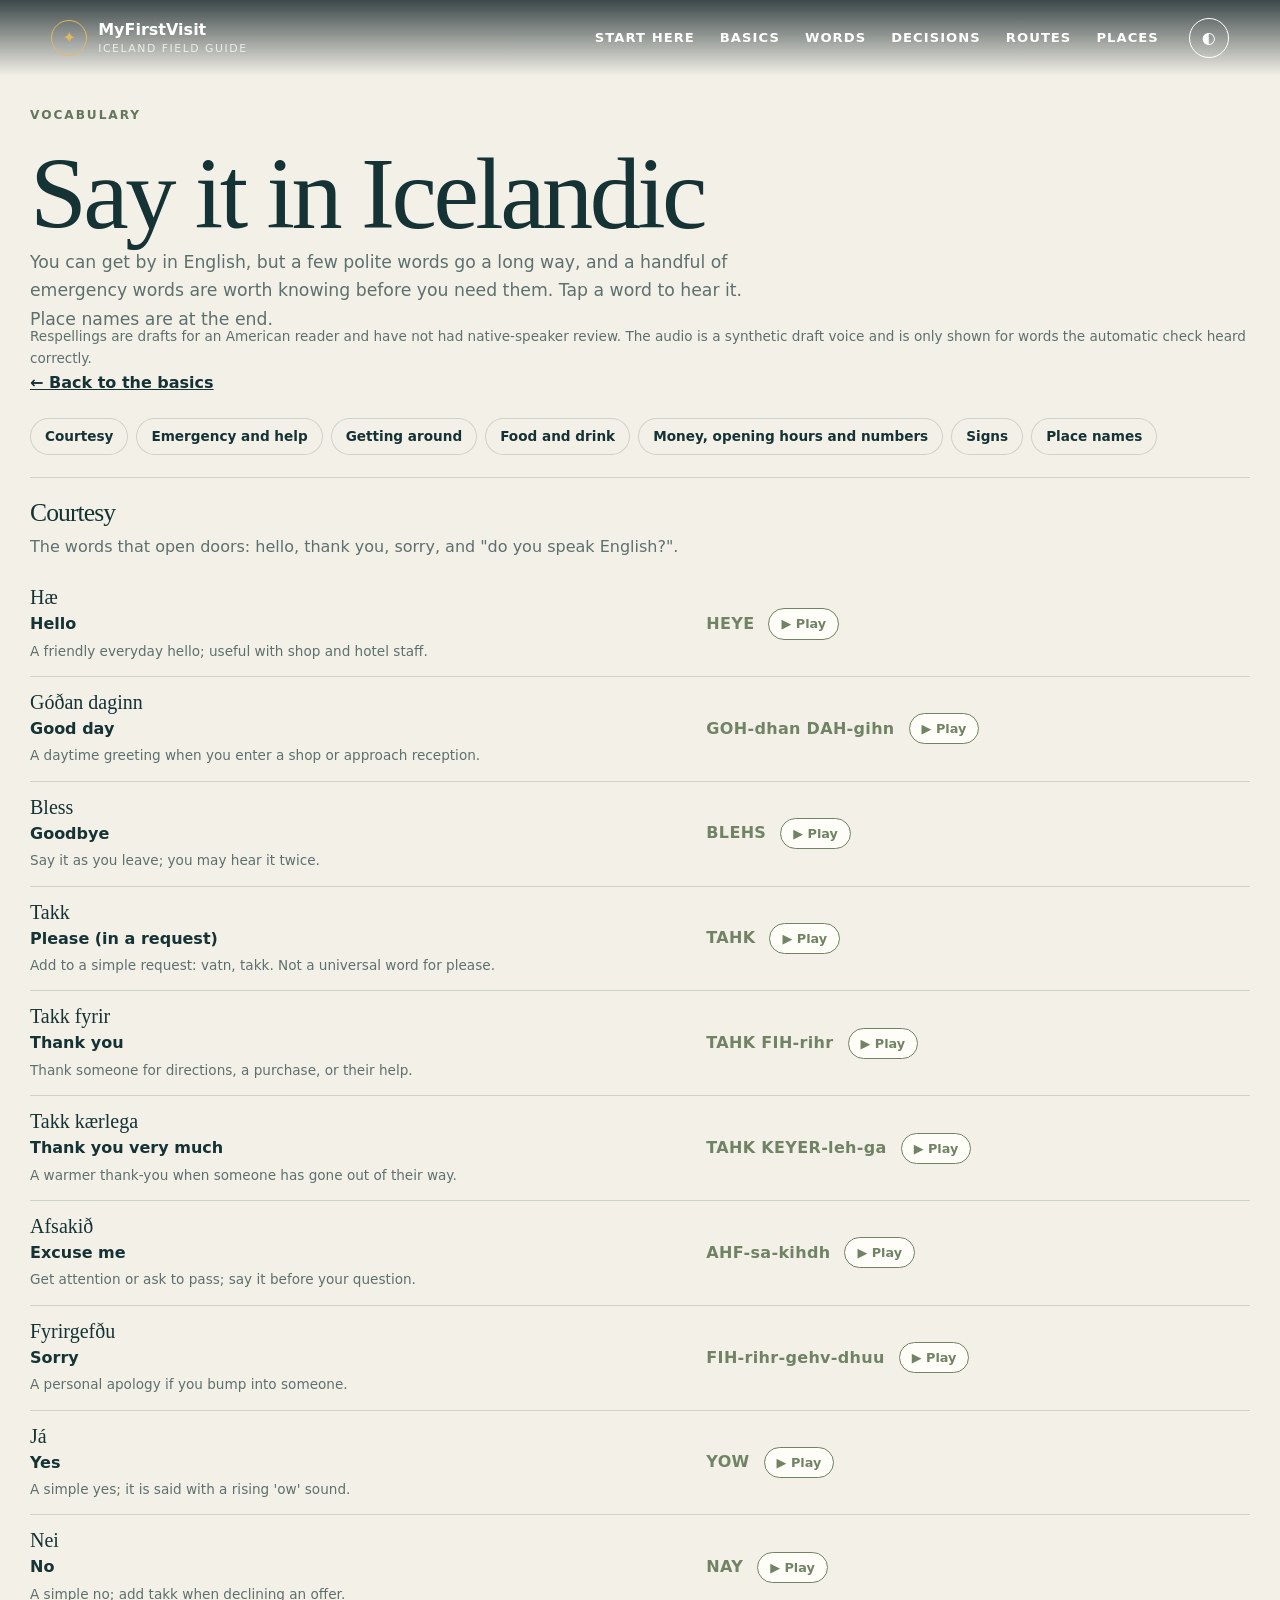
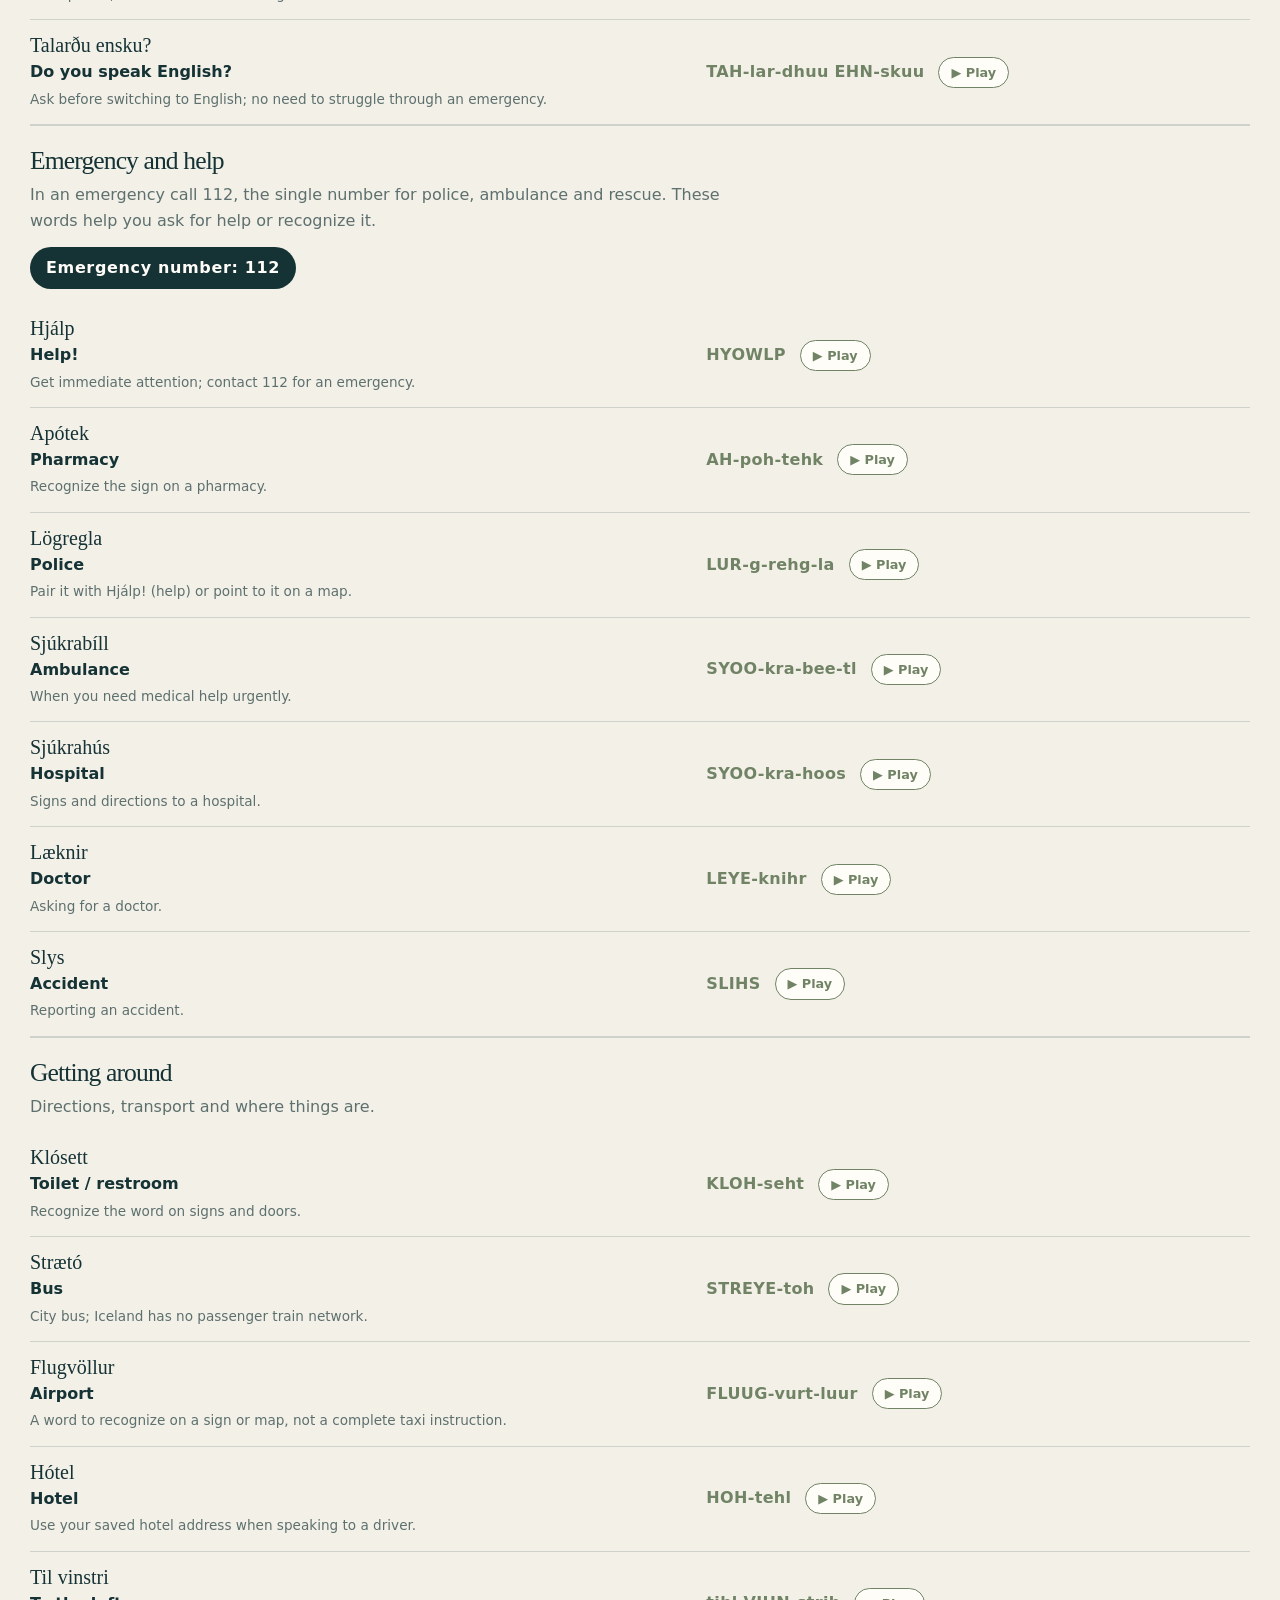
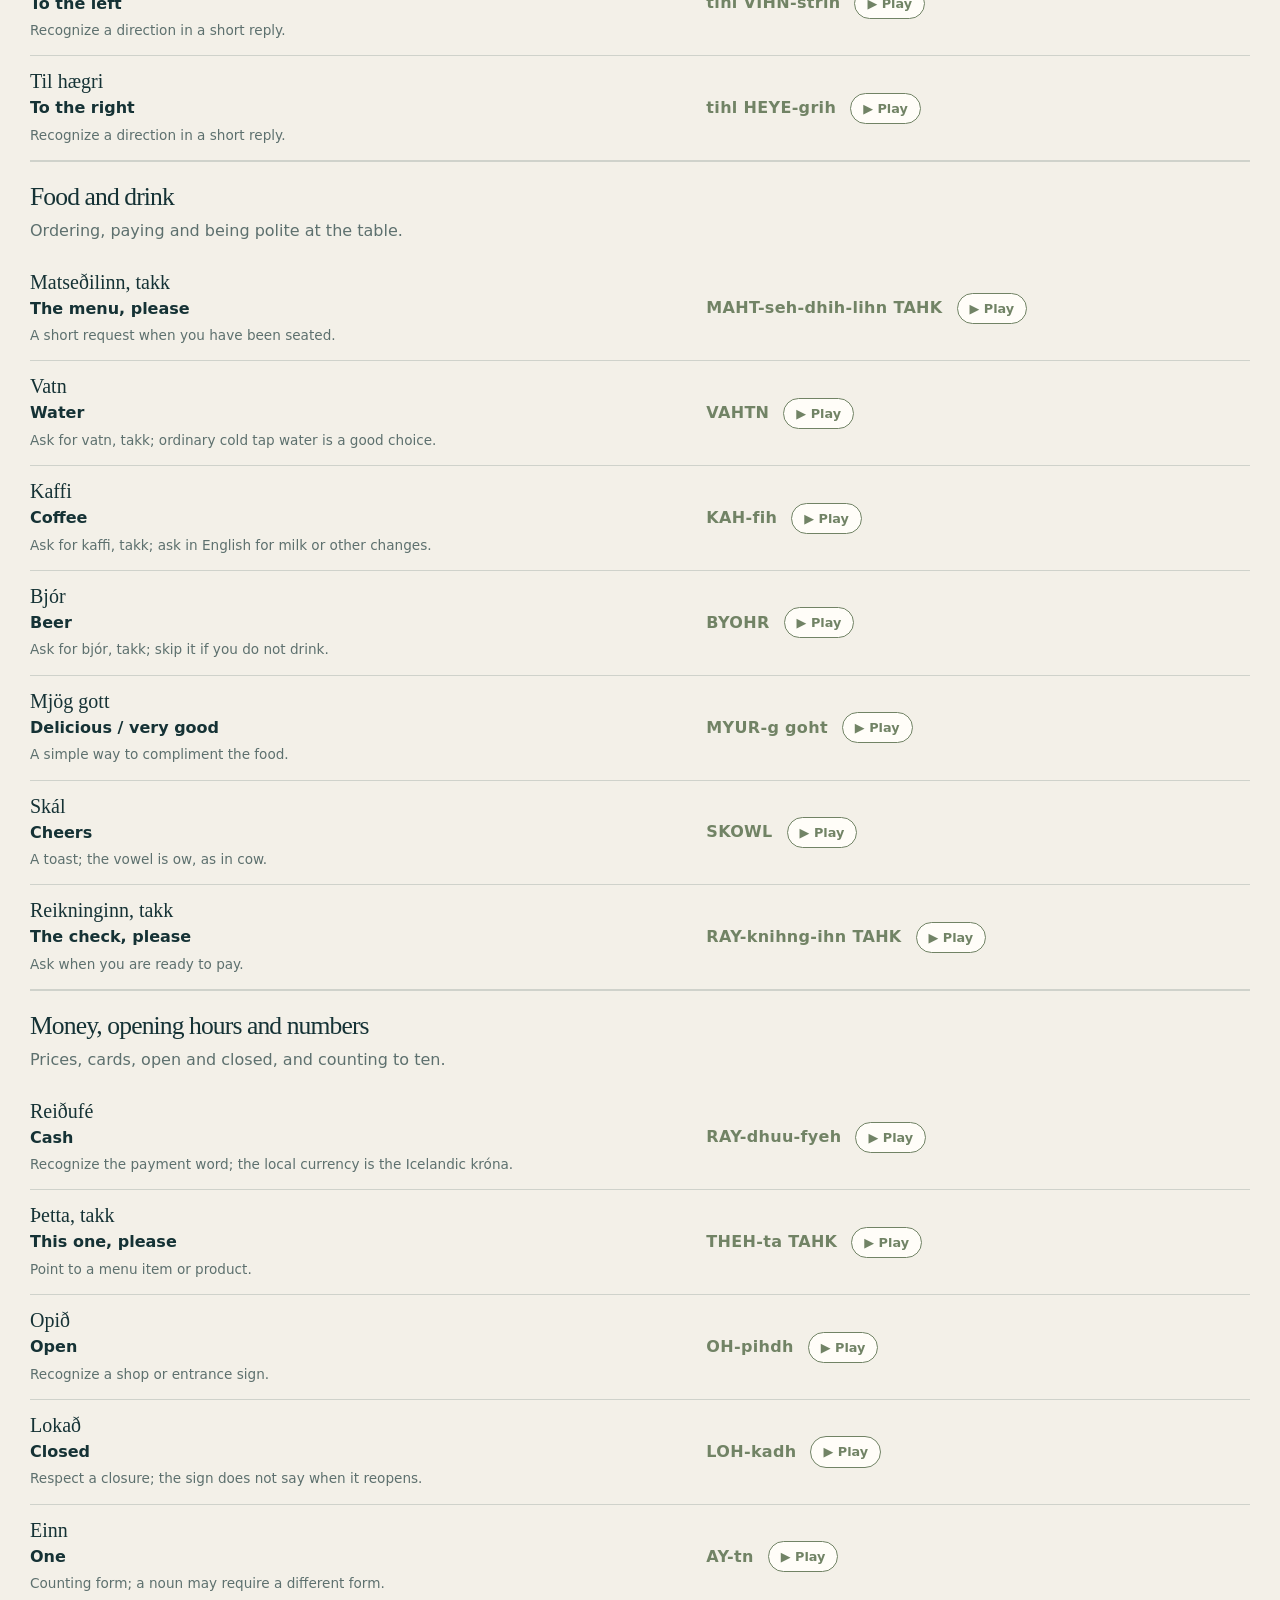
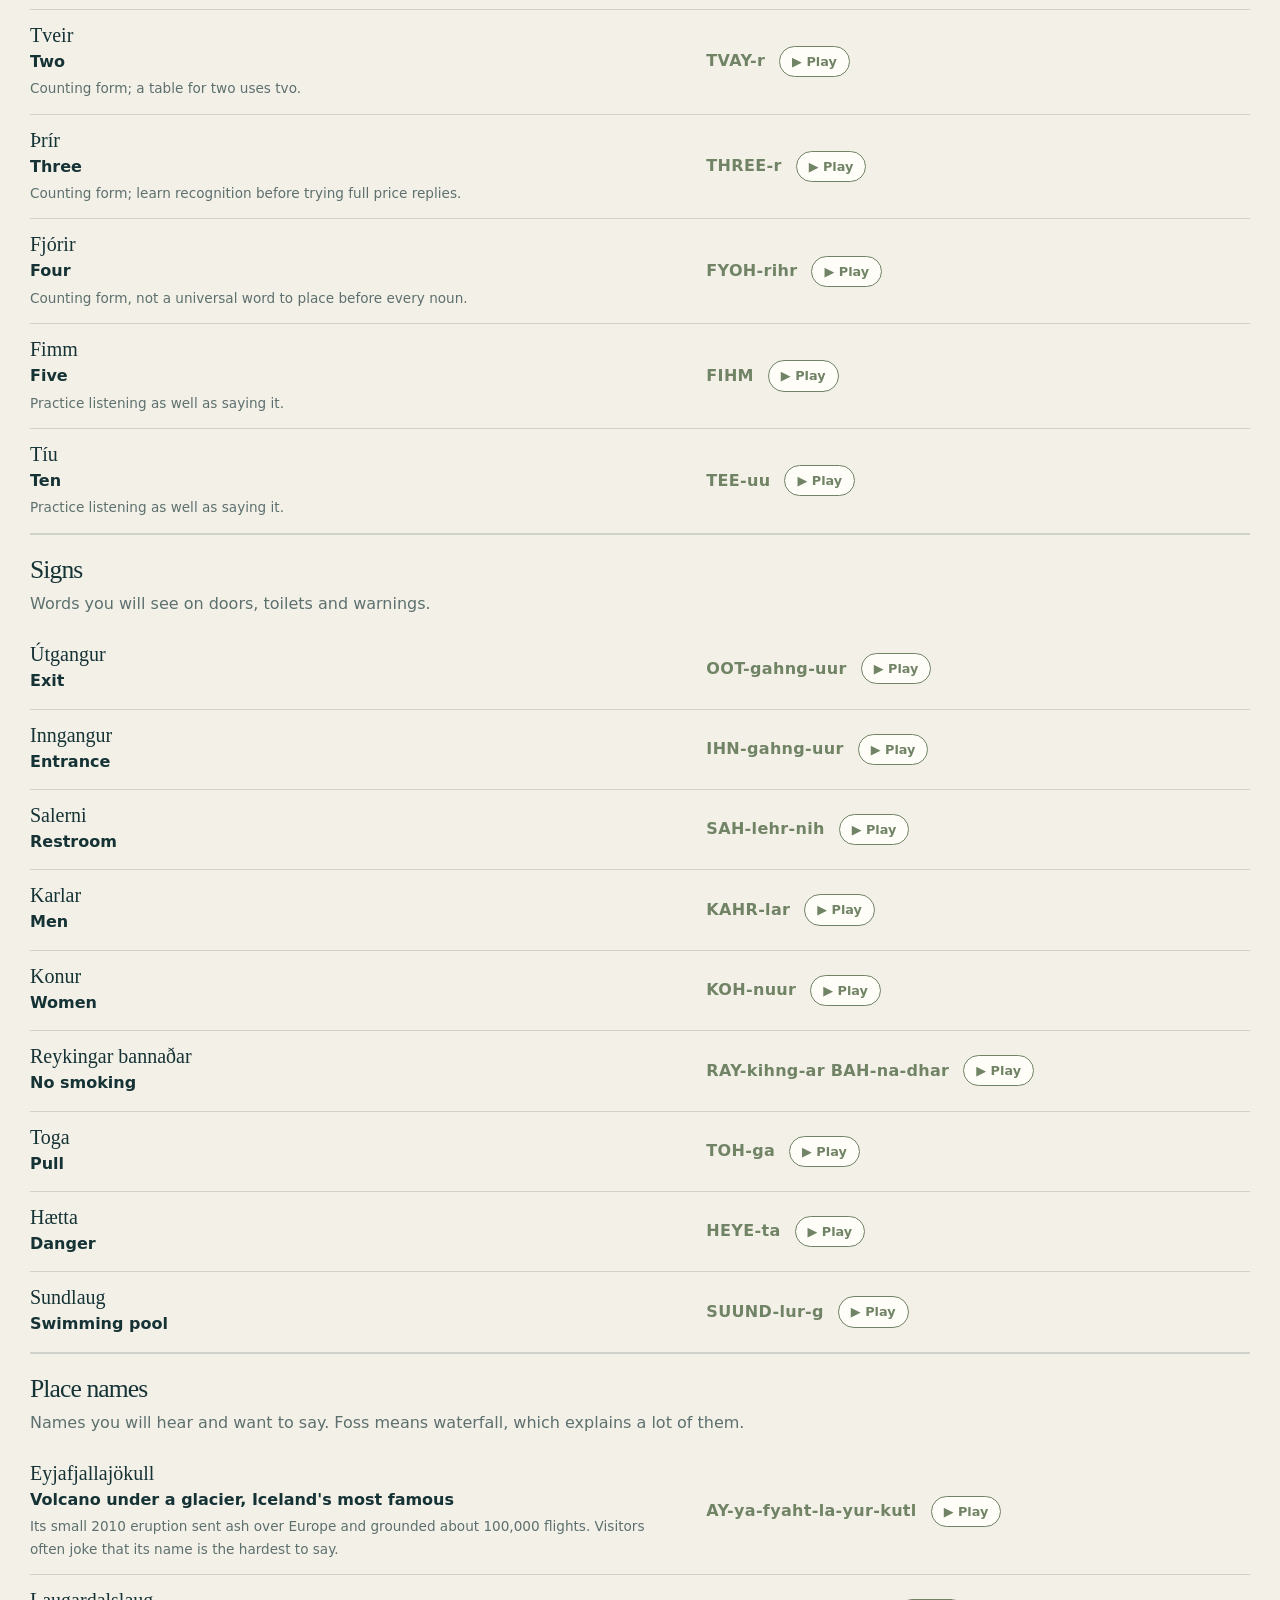
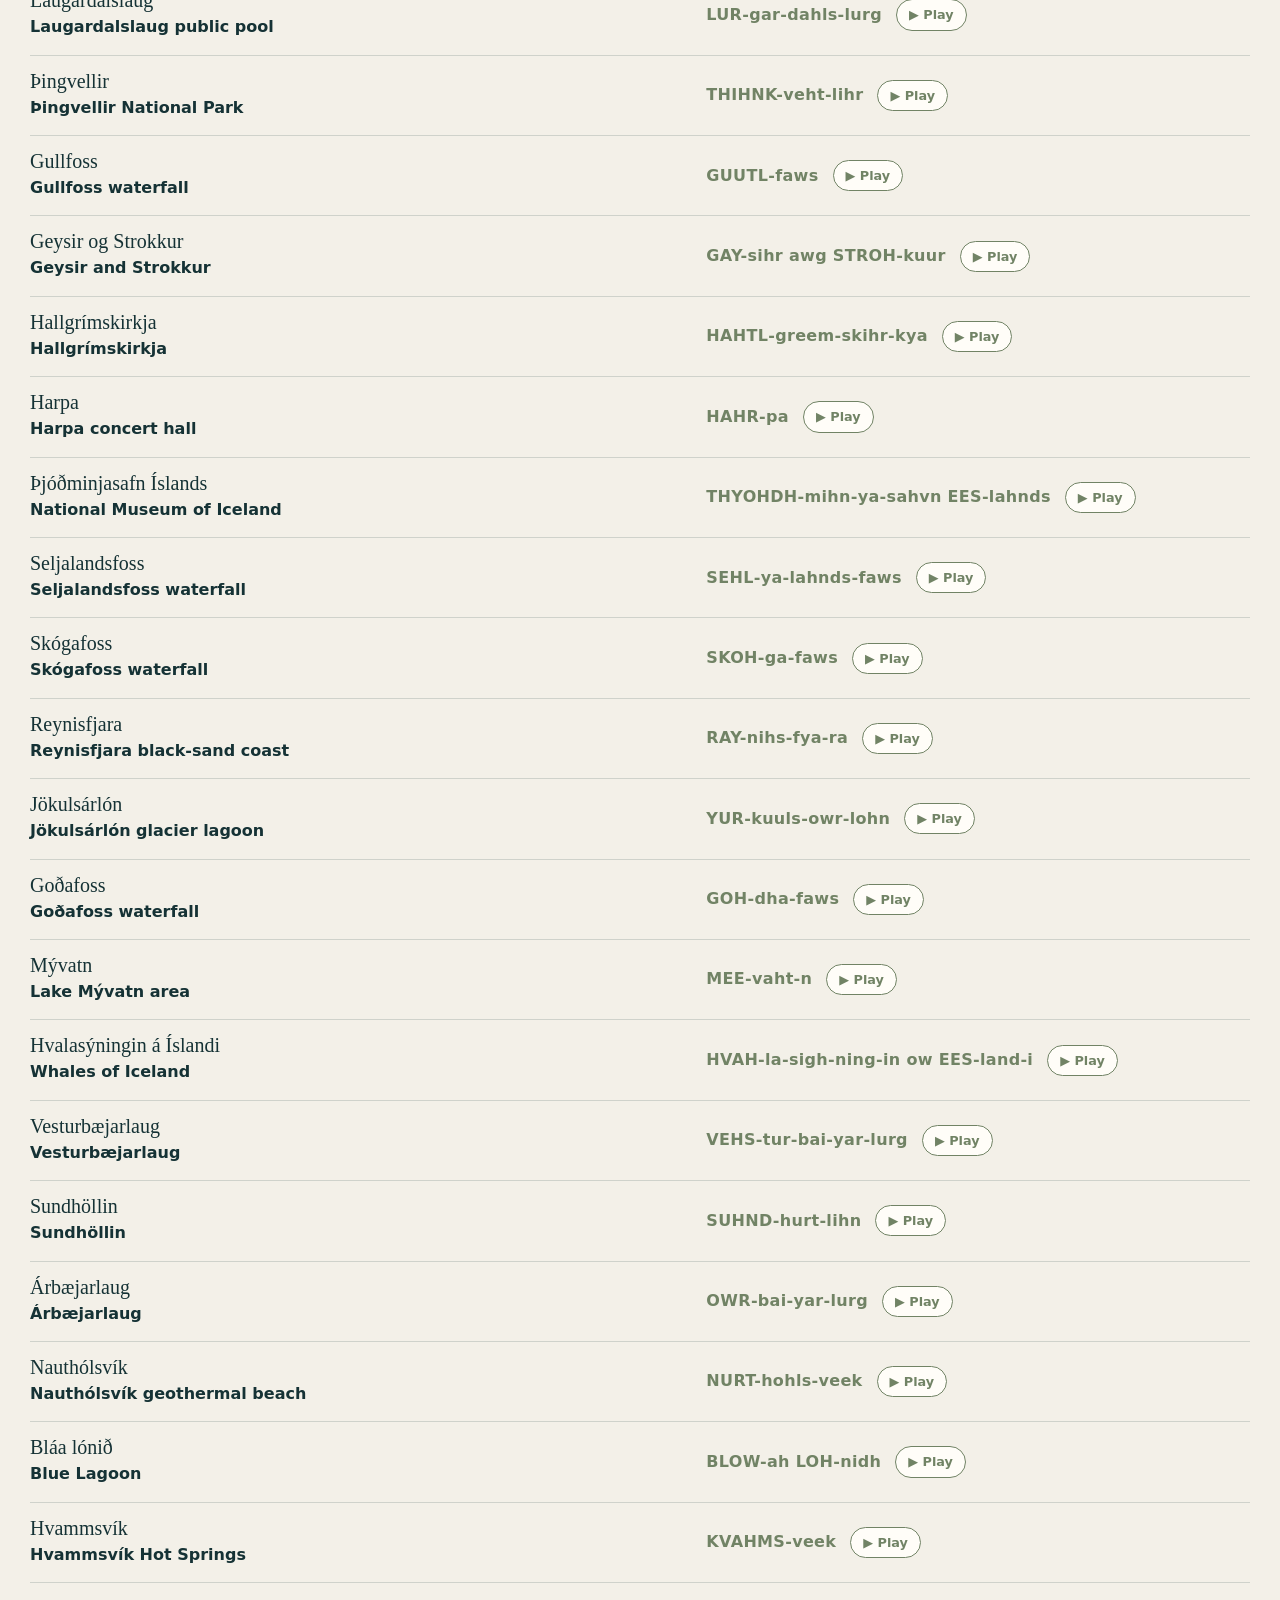
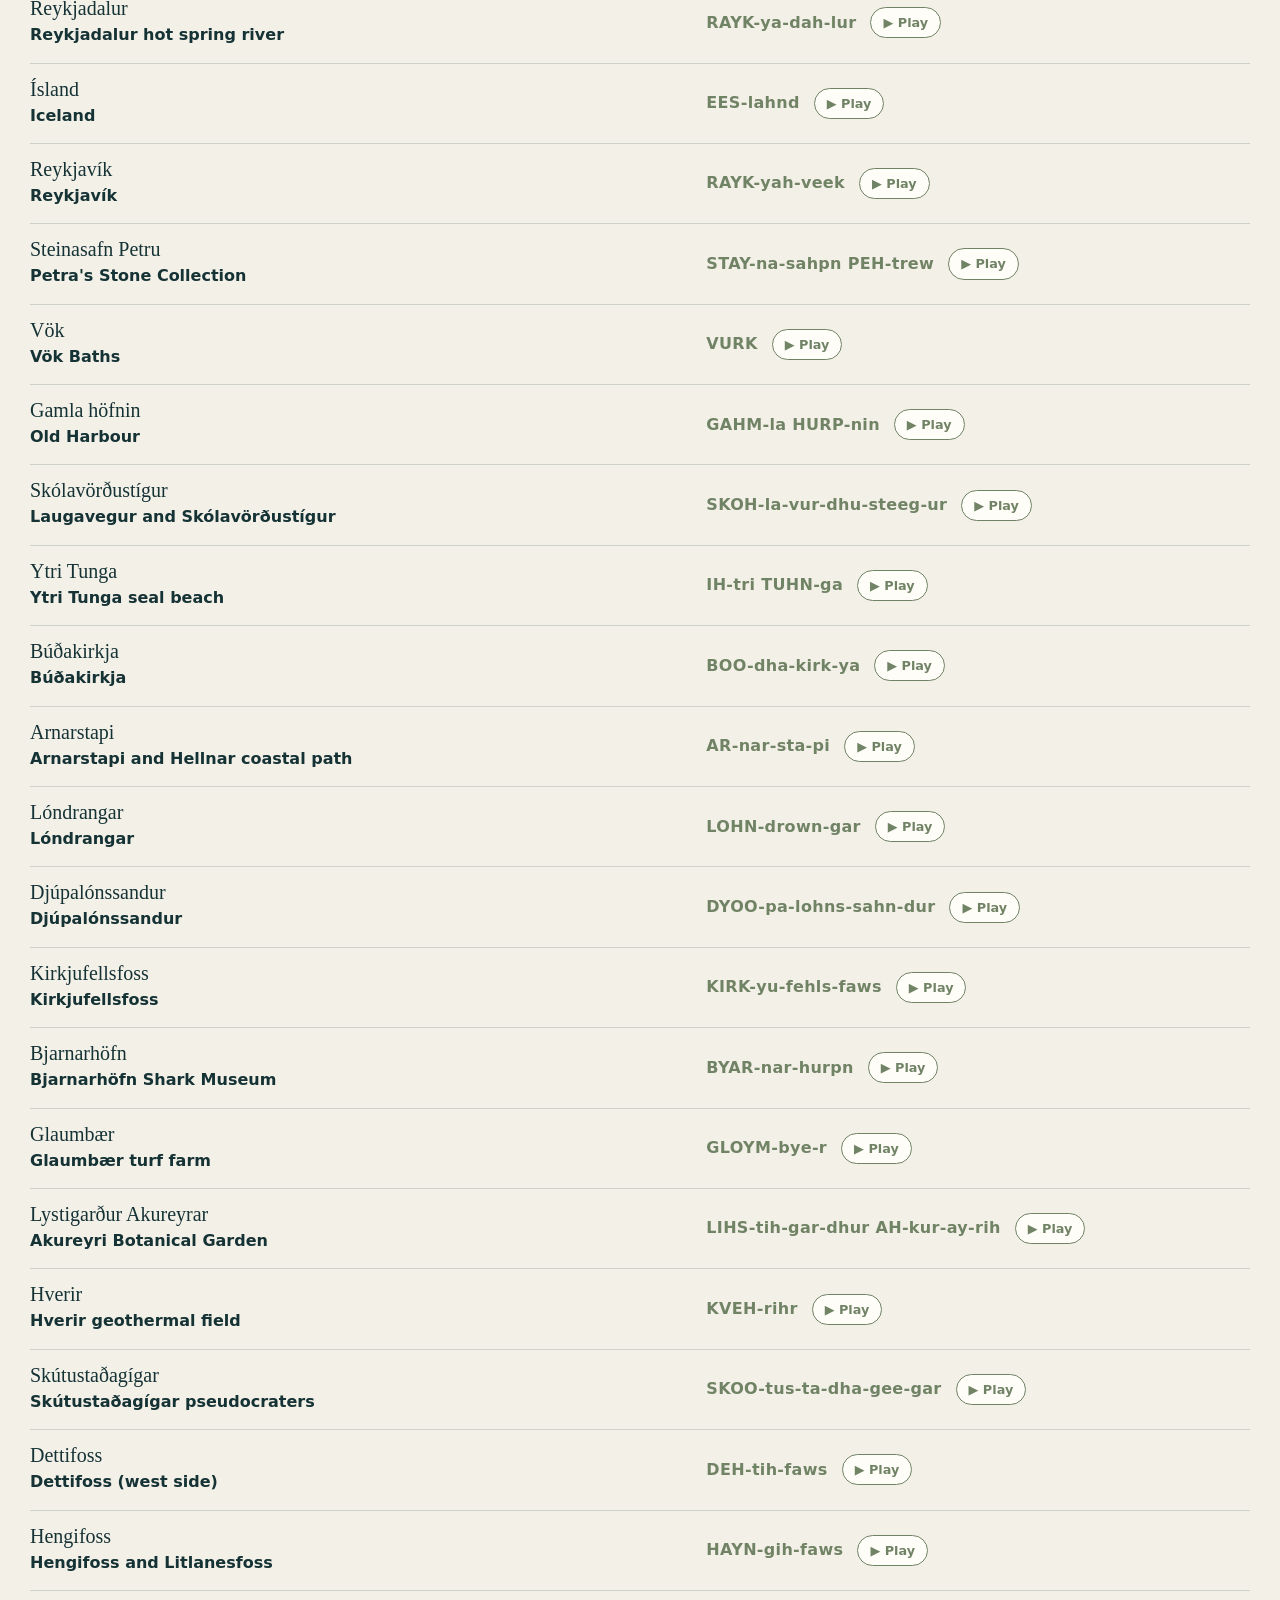
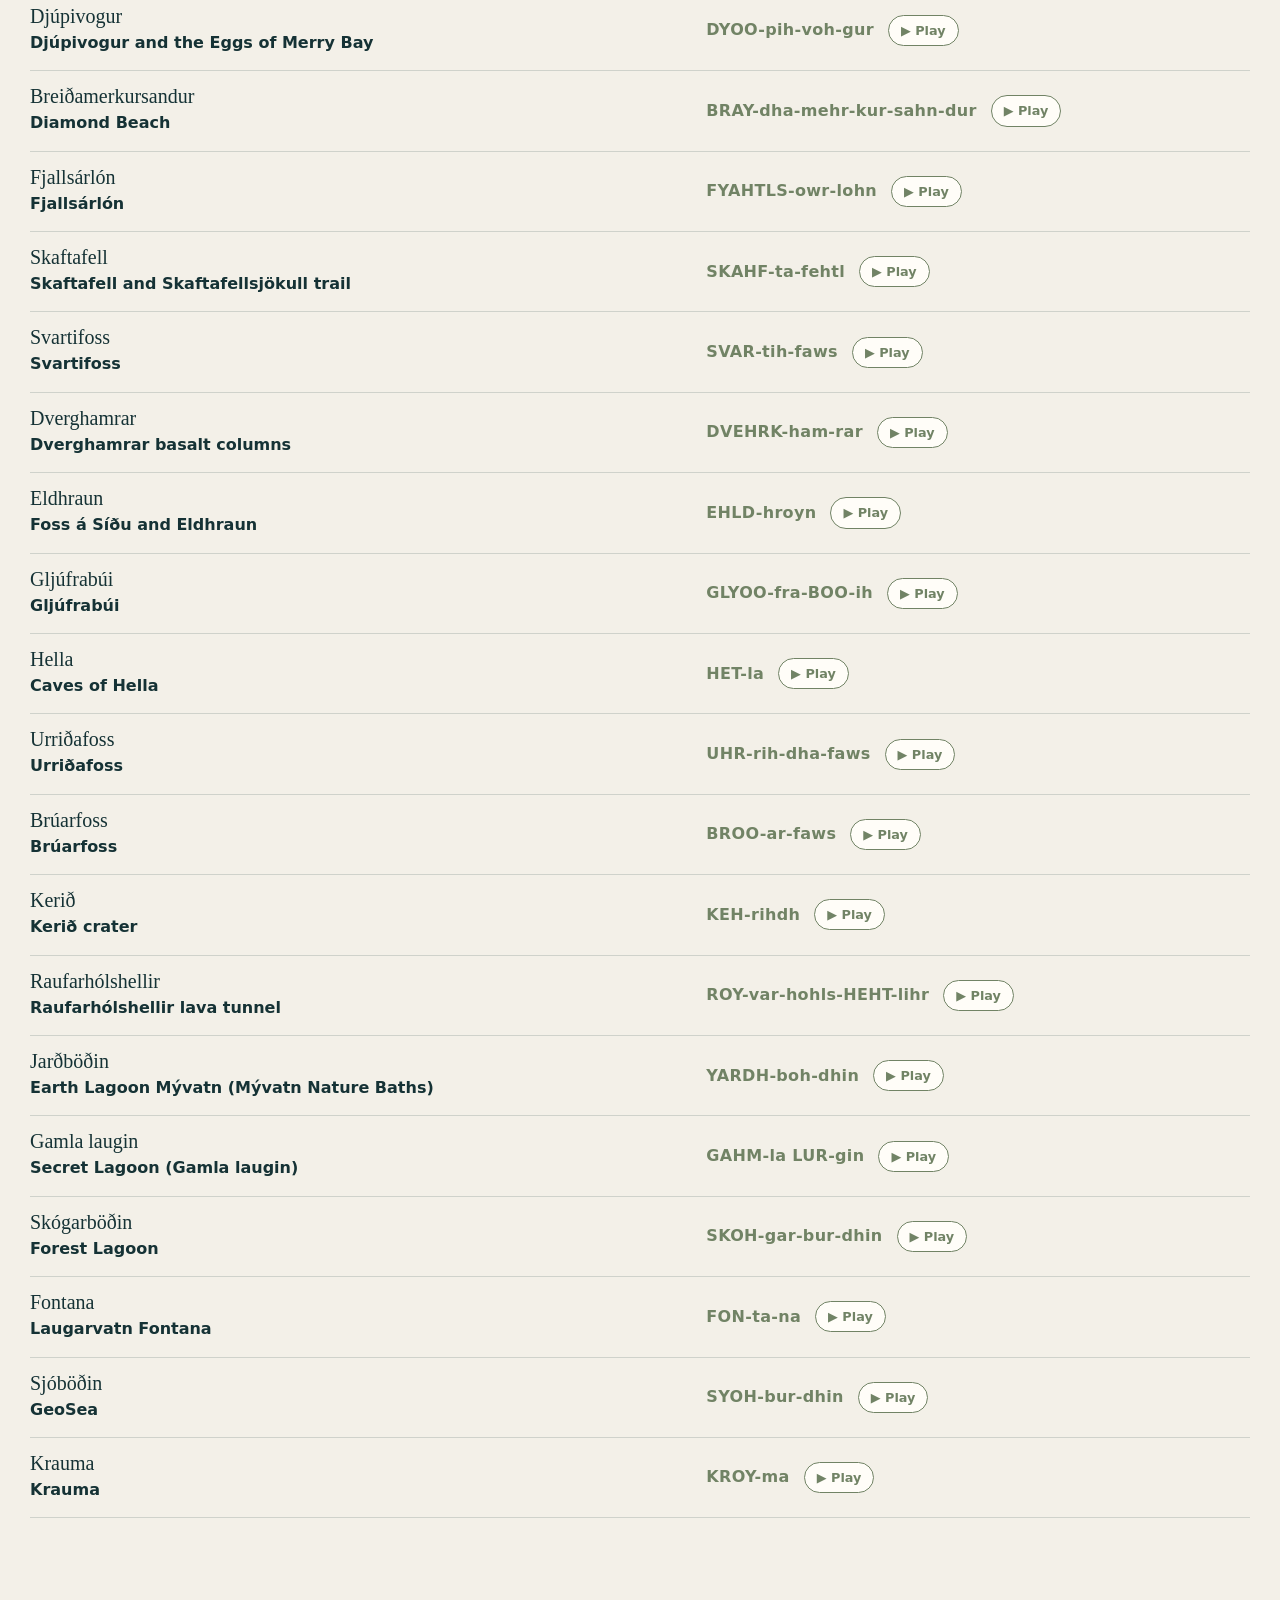
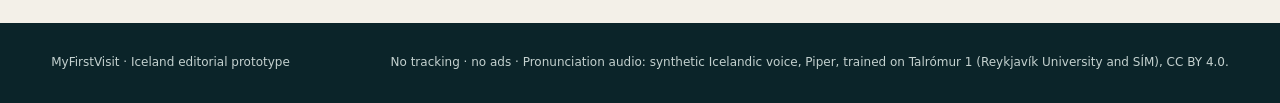
==== commit 7cf5b6e4: "Place pages: no transcription or play for English-named places, drop the photo and audio status box," ====
--- a/local-site/words.html
+++ b/local-site/words.html
@@ -6,7 +6,7 @@
   <meta name="theme-color" content="#102b31">
   <meta name="description" content="Simple Icelandic courtesy and emergency words with pronunciation.">
   <title>Say it in Icelandic · MyFirstVisit</title>
-  <link rel="stylesheet" href="styles.css?v=cd94e7f9">
+  <link rel="stylesheet" href="styles.css?v=f9e78136">
 </head>
 <body>
   <a class="skip-link" href="#content">Skip to content</a>
@@ -43,10 +43,10 @@
 
   <footer>
     <span>MyFirstVisit · Iceland editorial prototype</span>
-    <span>No tracking · no ads</span>
+    <span>No tracking · no ads · Pronunciation audio: synthetic Icelandic voice, Piper, trained on Talrómur 1 (Reykjavík University and SÍM), CC BY 4.0.</span>
   </footer>
 
-  <script src="content.js?v=98661da6"></script>
+  <script src="content.js?v=5f5f9bec"></script>
   <script src="words.js?v=b469caa6"></script>
 </body>
 </html>
--- a/local-site/styles.css
+++ b/local-site/styles.css
@@ -404,7 +404,6 @@
 body.night .priority-1 { background: #8a6a1c; color: #fff4d4; }
 body.night .priority-2 { background: #34523a; color: #e3f0d8; }
 body.night .priority-3 { background: #3a4a4d; color: #dce6e6; }
-.place-card .priority { display: table; }
 .place-rating { margin: 6px 0 14px; }
 #place-filters { margin: 0 0 8px; flex-wrap: wrap; }
 .filter-count { margin-left: 4px; font-size: .72rem; opacity: .7; }
@@ -439,8 +438,10 @@
 .score { display: inline-flex; align-items: center; gap: 7px; margin: 6px 0 0 6px; font-size: .74rem; color: var(--muted); vertical-align: middle; }
 .score-num { display: inline-grid; place-items: center; min-width: 34px; padding: 2px 9px; border-radius: 999px; background: var(--deep); color: var(--gold); font-weight: 800; font-size: .78rem; }
 .score-rank { padding: 1px 8px; border: 1px solid var(--line); border-radius: 999px; color: var(--ink); font-weight: 700; font-size: .7rem; white-space: nowrap; }
-.place-card .score { display: flex; flex-wrap: wrap; margin: 6px 0 0; }
-.place-card .priority + .score { margin-top: 8px; }
+.place-meta { display: flex; flex-wrap: wrap; align-items: center; gap: 6px 8px; margin: 6px 0 0; }
+.place-meta .priority, .place-meta .score { margin: 0; }
+.place-card .priority { display: inline-block; }
+.place-card .score { display: inline-flex; margin: 0; }
 .score-note { margin: 4px 0 0; color: var(--muted); font-size: .78rem; }
 #place-sort { margin: 0 0 8px; flex-wrap: wrap; }
 
